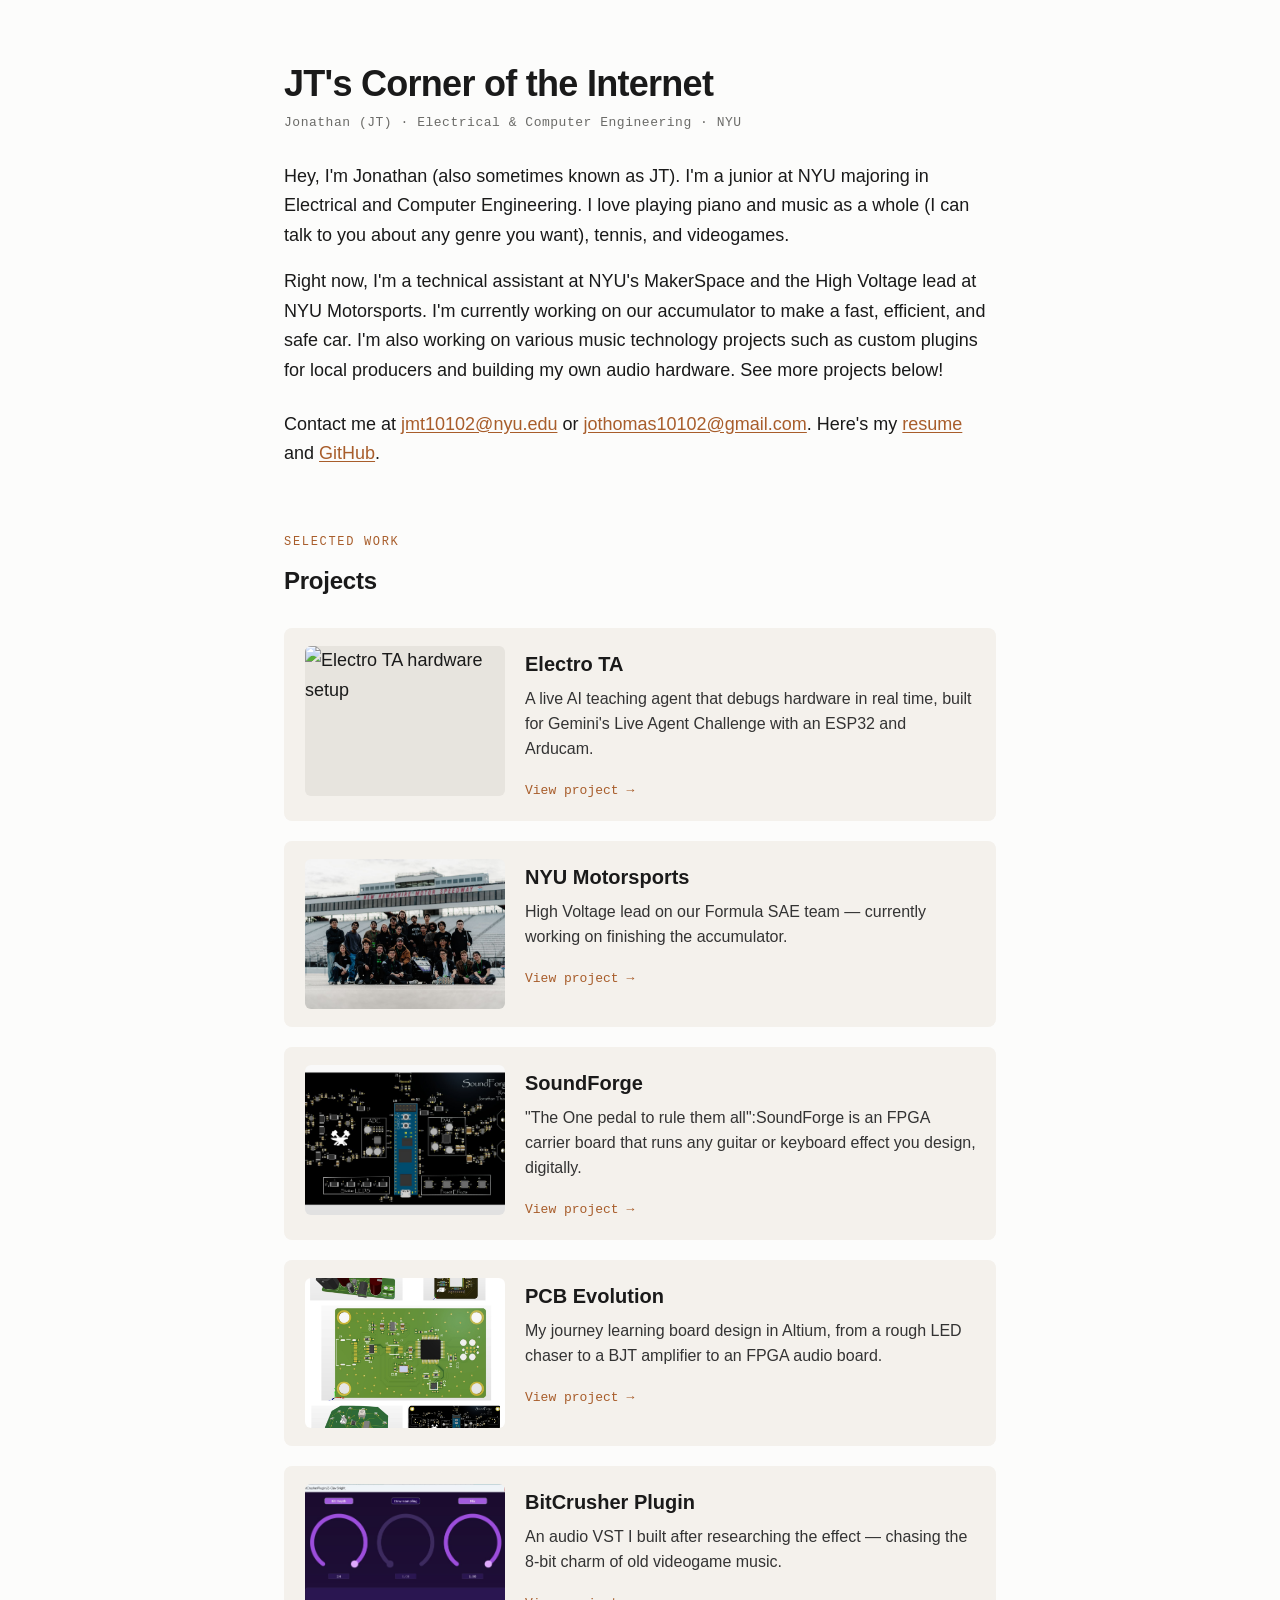
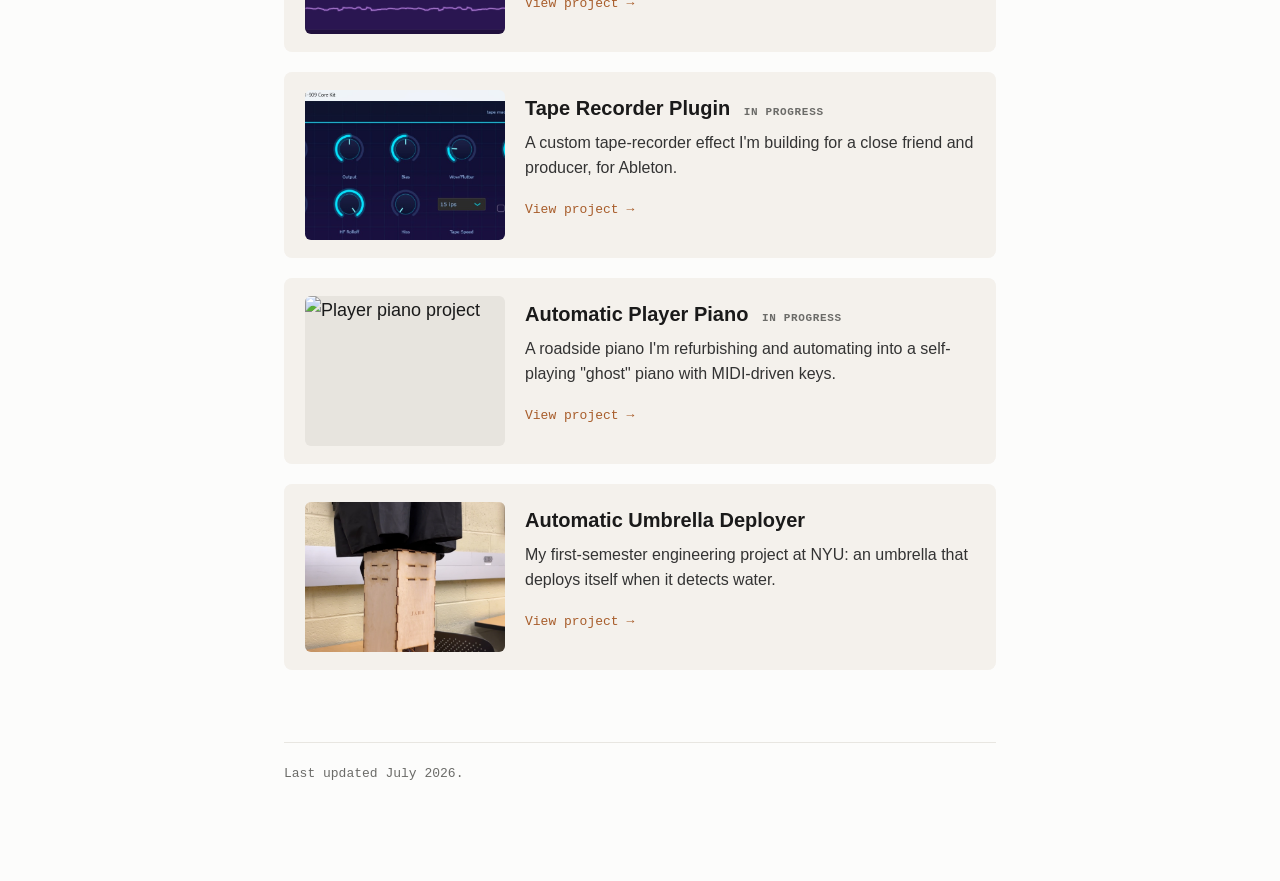
==== index.html @ ab7a02f4 "Update index.html" ====
<!DOCTYPE html>
<!--
  ============================================================
  index.html  —  HOME PAGE
  Intro at top, then one clickable card per project.
  Each card links to that project's own page.
  To add another: copy a <a class="card"> block, change the href
  and text, and make the matching page by copying an existing one.
  Images go in the "assets" folder; swap the placeholder src to
  e.g. src="assets/electro-ta.jpg".
  ============================================================
-->
<html lang="en">
<head>
  <meta charset="UTF-8" />
  <meta name="viewport" content="width=device-width, initial-scale=1.0" />
  <title>JT's Corner of the Internet — ECE @ NYU</title>
  <meta name="description" content="Jonathan (JT) — junior at NYU studying Electrical & Computer Engineering. High-voltage EV, audio hardware, FPGA, and embedded projects." />
  <meta property="og:title" content="JT's Corner of the Internet" />
  <meta property="og:description" content="ECE @ NYU — high-voltage EV, audio hardware, FPGA, embedded systems." />
  <meta property="og:type" content="website" />
  <link rel="stylesheet" href="style.css" />
</head>

<body>
  <main class="wrap">

    <!-- ============ INTRO ============ -->
    <h1>JT's Corner of the Internet</h1>
    <p class="tagline">Jonathan (JT) · Electrical &amp; Computer Engineering · NYU</p>

    <div class="lede">
      <p>Hey, I'm Jonathan (also sometimes known as JT). I'm a junior at NYU majoring in Electrical and Computer Engineering. I love playing piano and music as a whole (I can talk to you about any genre you want), tennis, and videogames.</p>
      <p>Right now, I'm a technical assistant at NYU's MakerSpace and the High Voltage lead at NYU Motorsports. I'm currently working on our accumulator to make a fast, efficient, and safe car. I'm also working on various music technology projects such as custom plugins for local producers and building my own audio hardware. See more projects below!</p>
    </div>

    <p class="contact">
      Contact me at <a href="mailto:jmt10102@nyu.edu">jmt10102@nyu.edu</a> or <a href="mailto:jothomas10102@gmail.com">jothomas10102@gmail.com</a>.
      Here's my <a href="assets/jonathan-thomas-july-resume.pdf">resume</a> and
      <a href="https://github.com/jothomas10102">GitHub</a>.
    </p>


    <!-- ============ PROJECTS ============ -->
    <div class="section-head">
      <p class="eyebrow">Selected Work</p>
      <h2>Projects</h2>
    </div>

    <div class="cards">

<a class="card" href="electro-ta.html">
  <img class="card-thumb fit" alt="Electro TA hardware setup" src="assets/electrota-overview.jpeg" loading="lazy" />
  <div class="card-body">
    <h3>Electro TA</h3>
    <p class="card-desc">A live AI teaching agent that debugs hardware in real time, built for Gemini's Live Agent Challenge with an ESP32 and Arducam.</p>
    <span class="card-more">View project →</span>
  </div>
</a>

      <a class="card" href="nyu-motorsports.html">
        <img class="card-thumb fit" alt="NYU Motorsports accumulator" src="assets/fsae-team-2026.jpeg" loading="lazy" />
        <div class="card-body">
          <h3>NYU Motorsports</h3>
          <p class="card-desc">High Voltage lead on our Formula SAE team — currently working on finishing the accumulator.</p>
          <span class="card-more">View project →</span>
        </div>
      </a>

      <a class="card" href="soundforge.html">
        <img class="card-thumb fit" alt="SoundForge FPGA board" src="assets/sound-forge.jpg" loading="lazy" />
        <div class="card-body">
          <h3>SoundForge</h3>
          <p class="card-desc">"The One pedal to rule them all":SoundForge is an FPGA carrier board that runs any guitar or keyboard effect you design, digitally.</p>
          <span class="card-more">View project →</span>
        </div>
      </a>

      <a class="card" href="pcb-evolution.html">
        <img class="card-thumb fit" alt="Check out the evolution of my PCB Designs" src="assets/pcb-collage.jpg" loading="lazy" />
        <div class="card-body">
          <h3>PCB Evolution</h3>
          <p class="card-desc">My journey learning board design in Altium, from a rough LED chaser to a BJT amplifier to an FPGA audio board.</p>
          <span class="card-more">View project →</span>
        </div>
      </a>

      <a class="card" href="bitcrusher.html">
        <img class="card-thumb fit" alt="BitCrusher plugin"
             src="assets/bitcrushervst.jpg" loading="lazy"/>
        <div class="card-body">
          <h3>BitCrusher Plugin</h3>
          <p class="card-desc">An audio VST I built after researching the effect — chasing the 8-bit charm of old videogame music.</p>
          <span class="card-more">View project →</span>
        </div>
      </a>

      <a class="card" href="tape-recorder.html">
        <img class="card-thumb fit" alt="Tape recorder plugin"
             src="assets/taperecorder-vst.jpg" loading="lazy" />
        <div class="card-body">
          <h3>Tape Recorder Plugin <span class="card-badge">In progress</span></h3>
          <p class="card-desc">A custom tape-recorder effect I'm building for a close friend and producer, for Ableton.</p>
          <span class="card-more">View project →</span>
        </div>
      </a>

      <a class="card" href="player-piano.html">
        <img class="card-thumb fit" alt="Player piano project" src="assets/before-after-piano.jpg" loading="lazy"/>
        <div class="card-body">
          <h3>Automatic Player Piano <span class="card-badge">In progress</span></h3>
          <p class="card-desc">A roadside piano I'm refurbishing and automating into a self-playing "ghost" piano with MIDI-driven keys.</p>
          <span class="card-more">View project →</span>
        </div>
      </a>

      <a class="card" href="umbrella-deployer.html">
        <img class="card-thumb fit" alt="Automatic umbrella"
             src="assets/autoumbrelladeployer.jpg" loading="lazy" />
        <div class="card-body">
          <h3>Automatic Umbrella Deployer</h3>
          <p class="card-desc">My first-semester engineering project at NYU: an umbrella that deploys itself when it detects water.</p>
          <span class="card-more">View project →</span>
        </div>
      </a>

    </div>

    <footer>Last updated July 2026.</footer>

  </main>
</body>
</html>
---- style.css ----
/* ============================================================
   style.css  —  shared styles for every page of the site
   ------------------------------------------------------------
   Every .html file links to this one file, so changing a color
   or font here updates the WHOLE site at once.
   Change --accent to recolor every link and label.
   Fonts are system fonts (already on every device) so pages
   load instantly with zero downloads.
   ============================================================ */

:root {
  --bg:        #fcfcfb;   /* page background */
  --ink:       #1a1a1a;   /* main text */
  --muted:     #6b6b68;   /* dates, captions, secondary text */
  --accent:    #a85d2b;   /* links + labels (a warm copper — a nod to PCB traces) */
  --card:      #f4f1ec;   /* project card background */
  --hairline:  #e8e6e1;   /* thin divider lines */

  --font-body: -apple-system, BlinkMacSystemFont, "Segoe UI", Roboto, Helvetica, Arial, sans-serif;
  --font-mono: ui-monospace, SFMono-Regular, "SF Mono", Menlo, Consolas, "Liberation Mono", monospace;

  --measure:   760px;     /* max content width */
}

* { box-sizing: border-box; }
html { -webkit-text-size-adjust: 100%; }

body {
  margin: 0;
  background: var(--bg);
  color: var(--ink);
  font-family: var(--font-body);
  font-size: 18px;
  line-height: 1.65;
  -webkit-font-smoothing: antialiased;
}

/* The centered column every page lives inside */
.wrap { max-width: var(--measure); margin: 0 auto; padding: 64px 24px 96px; }

a { color: var(--accent); text-underline-offset: 2px; }
a:hover { text-decoration: none; }
a:focus-visible { outline: 2px solid var(--accent); outline-offset: 3px; border-radius: 2px; }

/* ---------- Hero / intro ---------- */
h1 { font-size: 36px; line-height: 1.12; letter-spacing: -0.02em; margin: 0 0 8px; }
.tagline {
  font-family: var(--font-mono);
  font-size: 13px; letter-spacing: 0.04em;
  color: var(--muted); margin: 0 0 28px;
}
.lede p { margin: 0 0 16px; }
.contact { margin: 24px 0 0; }

/* ---------- Section heading ---------- */
.section-head { margin: 64px 0 28px; }
.eyebrow {
  font-family: var(--font-mono);
  font-size: 12px; letter-spacing: 0.14em; text-transform: uppercase;
  color: var(--accent); margin: 0 0 8px;
}
.section-head h2 { font-size: 24px; letter-spacing: -0.01em; margin: 0; }

/* ---------- Project cards (home page) ---------- */
.cards { display: grid; gap: 20px; }

.card {
  display: grid;
  grid-template-columns: 200px 1fr;
  gap: 20px;
  align-items: start;
  padding: 18px;
  background: var(--card);
  border-left: 3px solid transparent;   /* copper line appears on hover */
  border-radius: 8px;
  text-decoration: none;
  color: var(--ink);
  transition: border-color .15s ease, transform .15s ease;
}
.card:hover { border-left-color: var(--accent); transform: translateY(-2px); }
.card:focus-visible { outline: 2px solid var(--accent); outline-offset: 3px; }

.card-thumb {
  width: 100%; aspect-ratio: 4 / 3; object-fit: cover;
  border-radius: 6px; background: #e7e4de; display: block;
}
.card-body h3 { margin: 2px 0 6px; font-size: 20px; }
.card-desc { margin: 0 0 12px; color: #333; font-size: 16px; line-height: 1.55; }
.card-more { font-family: var(--font-mono); font-size: 13px; color: var(--accent); }

/* stack the card on narrow screens */
@media (max-width: 560px) { .card { grid-template-columns: 1fr; } }

/* ---------- Project detail page ---------- */
.back { font-family: var(--font-mono); font-size: 13px; display: inline-block; margin-bottom: 28px; }
.detail-meta { font-family: var(--font-mono); font-size: 13px; color: var(--muted); margin: 0 0 24px; }
.detail p { margin: 0 0 16px; }
.detail h2 { font-size: 22px; margin: 36px 0 12px; }

figure { margin: 28px 0; }
figure img { width: 100%; height: auto; border-radius: 8px; display: block; }
figcaption { font-size: 14px; color: var(--muted); font-style: italic; margin-top: 8px; }
.hero-img { width: 100%; height: auto; border-radius: 8px; margin: 8px 0 28px; display: block; }

/* ---------- Footer ---------- */
footer {
  margin-top: 72px; padding-top: 20px;
  border-top: 1px solid var(--hairline);
  font-family: var(--font-mono); font-size: 13px; color: var(--muted);
}

/* ---------- Small screens ---------- */
@media (max-width: 520px) {
  body { font-size: 17px; }
  .wrap { padding: 40px 20px 72px; }
  h1 { font-size: 30px; }
}

@media (prefers-reduced-motion: reduce) { * { transition: none !important; } }

/* ---------- Project links row (Demo / GitHub) ---------- */
.links { display: flex; flex-wrap: wrap; gap: 18px; margin: 2px 0 20px; }
.links a { font-family: var(--font-mono); font-size: 14px; }

/* ---------- Side-by-side figures ---------- */
.figrow { display: grid; grid-template-columns: repeat(3, 1fr); gap: 16px; margin: 28px 0; }
.figrow figure { margin: 0; }
@media (max-width: 560px) { .figrow { grid-template-columns: 1fr; } }

/* ---------- "In progress" markers ---------- */
.wip {
  display: inline-block; font-family: var(--font-mono);
  font-size: 11px; letter-spacing: 0.08em; text-transform: uppercase;
  color: var(--accent); border: 1px solid var(--accent);
  border-radius: 999px; padding: 2px 9px; margin-left: 10px; vertical-align: middle;
}
.card-badge {

.card-thumb.fit {
  object-fit: contain;
}
  font-family: var(--font-mono); font-size: 11px; letter-spacing: 0.06em;
  text-transform: uppercase; color: var(--muted); margin-left: 8px;
}
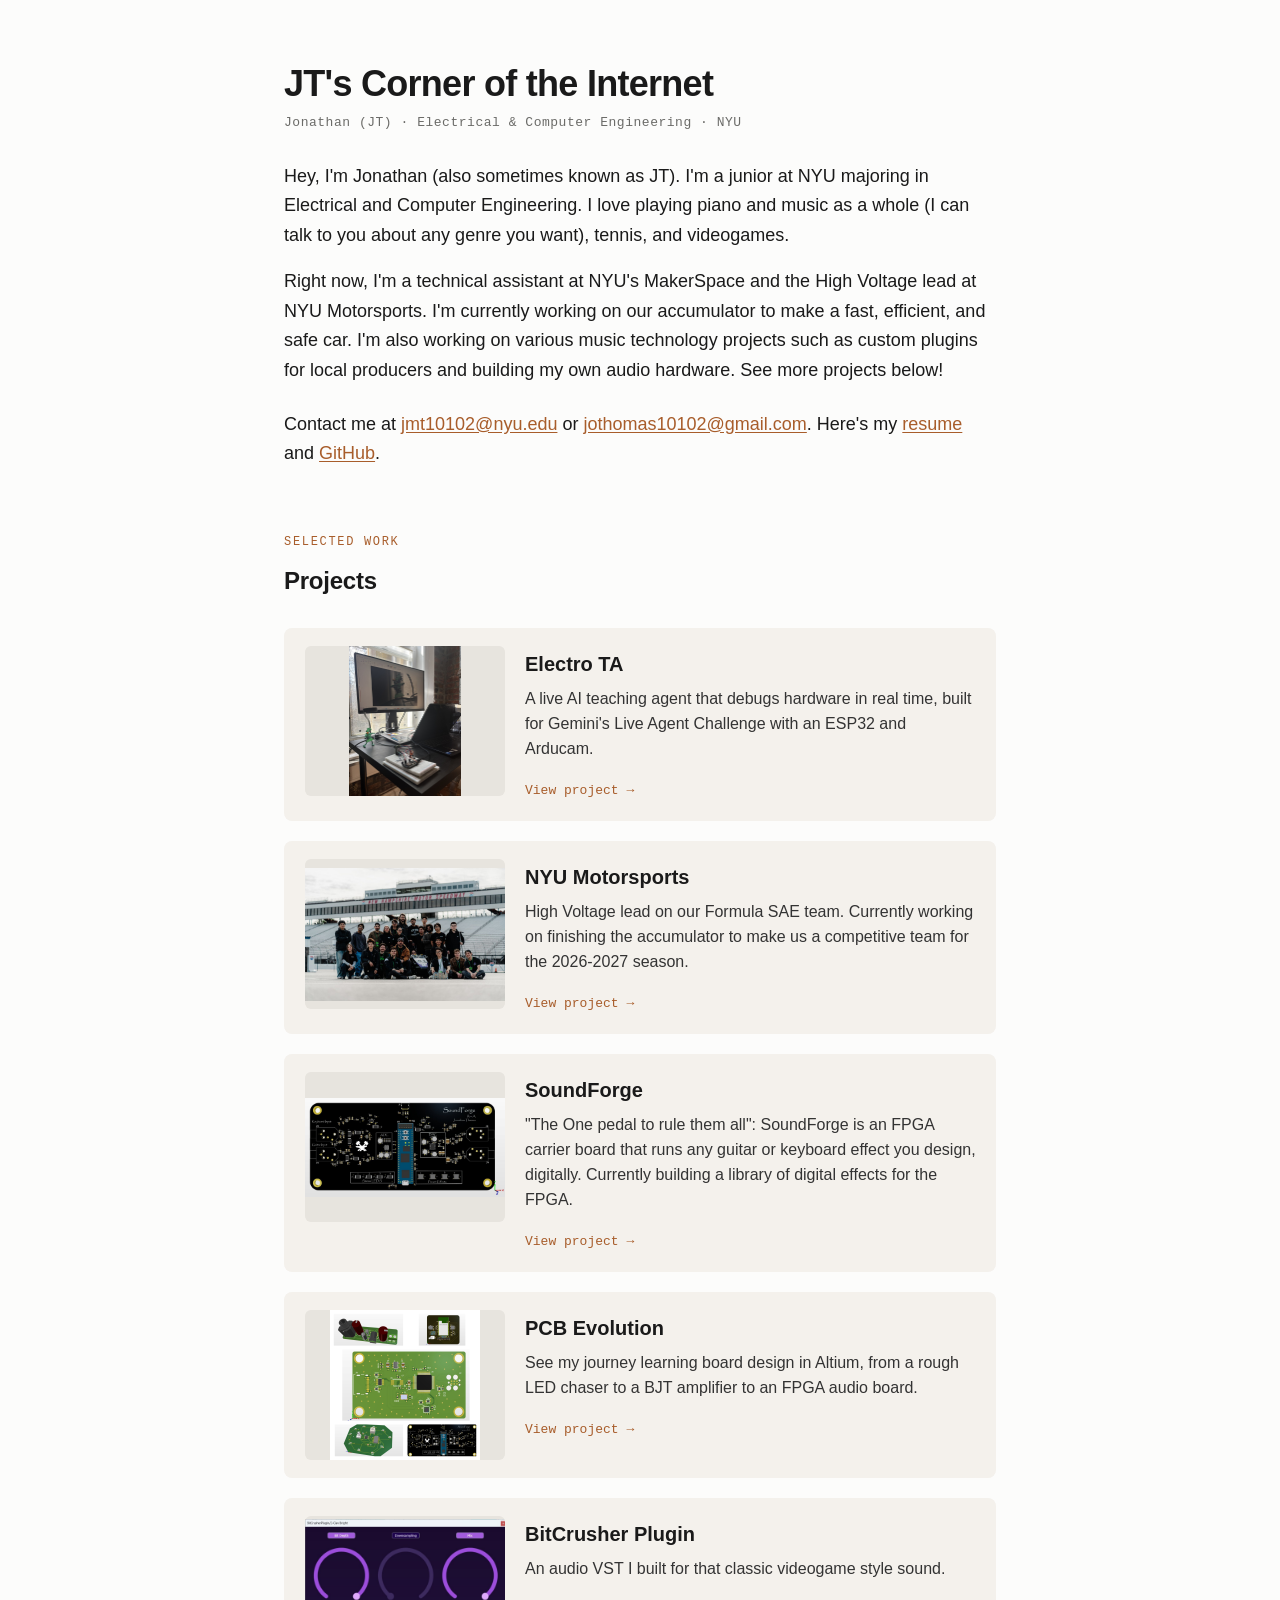
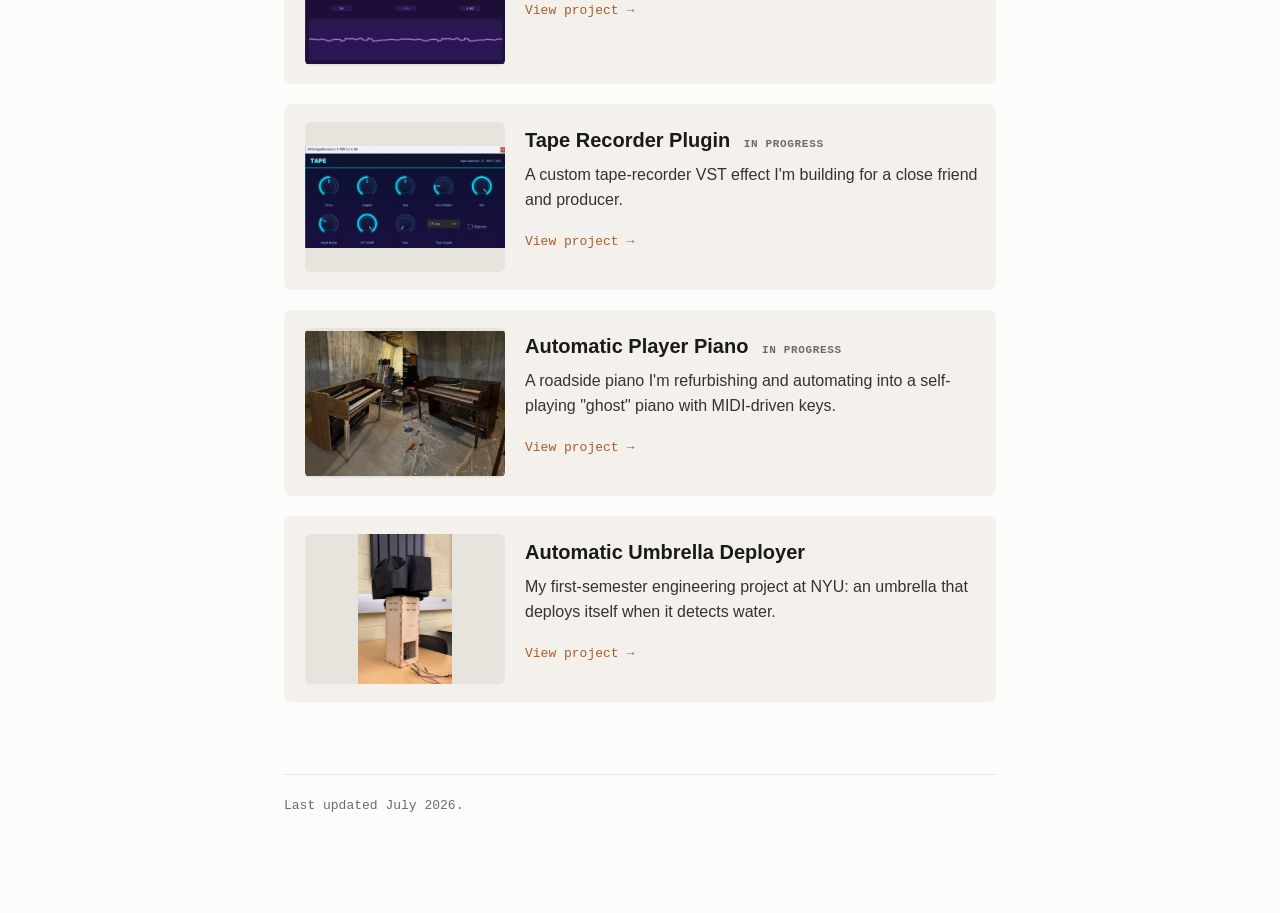
==== commit ce76e24d: "Update index.html" ====
--- a/index.html
+++ b/index.html
@@ -62,7 +62,7 @@
         <img class="card-thumb fit" alt="NYU Motorsports accumulator" src="assets/fsae-team-2026.jpeg" loading="lazy" />
         <div class="card-body">
           <h3>NYU Motorsports</h3>
-          <p class="card-desc">High Voltage lead on our Formula SAE team — currently working on finishing the accumulator.</p>
+          <p class="card-desc">High Voltage lead on our Formula SAE team. Currently working on finishing the accumulator to make us a competitive team for the 2026-2027 season.</p>
           <span class="card-more">View project →</span>
         </div>
       </a>
@@ -71,7 +71,7 @@
         <img class="card-thumb fit" alt="SoundForge FPGA board" src="assets/sound-forge.jpg" loading="lazy" />
         <div class="card-body">
           <h3>SoundForge</h3>
-          <p class="card-desc">"The One pedal to rule them all":SoundForge is an FPGA carrier board that runs any guitar or keyboard effect you design, digitally.</p>
+          <p class="card-desc">"The One pedal to rule them all": SoundForge is an FPGA carrier board that runs any guitar or keyboard effect you design, digitally. Currently building a library of digital effects for the FPGA.</p>
           <span class="card-more">View project →</span>
         </div>
       </a>
@@ -80,7 +80,7 @@
         <img class="card-thumb fit" alt="Check out the evolution of my PCB Designs" src="assets/pcb-collage.jpg" loading="lazy" />
         <div class="card-body">
           <h3>PCB Evolution</h3>
-          <p class="card-desc">My journey learning board design in Altium, from a rough LED chaser to a BJT amplifier to an FPGA audio board.</p>
+          <p class="card-desc"> See my journey learning board design in Altium, from a rough LED chaser to a BJT amplifier to an FPGA audio board.</p>
           <span class="card-more">View project →</span>
         </div>
       </a>
@@ -90,7 +90,7 @@
              src="assets/bitcrushervst.jpg" loading="lazy"/>
         <div class="card-body">
           <h3>BitCrusher Plugin</h3>
-          <p class="card-desc">An audio VST I built after researching the effect — chasing the 8-bit charm of old videogame music.</p>
+          <p class="card-desc">An audio VST I built for that classic videogame style sound.</p>
           <span class="card-more">View project →</span>
         </div>
       </a>
@@ -100,7 +100,7 @@
              src="assets/taperecorder-vst.jpg" loading="lazy" />
         <div class="card-body">
           <h3>Tape Recorder Plugin <span class="card-badge">In progress</span></h3>
-          <p class="card-desc">A custom tape-recorder effect I'm building for a close friend and producer, for Ableton.</p>
+          <p class="card-desc">A custom tape-recorder VST effect I'm building for a close friend and producer.</p>
           <span class="card-more">View project →</span>
         </div>
       </a>
--- a/style.css
+++ b/style.css
@@ -135,10 +135,9 @@
   border-radius: 999px; padding: 2px 9px; margin-left: 10px; vertical-align: middle;
 }
 .card-badge {
-
+  font-family: var(--font-mono); font-size: 11px; letter-spacing: 0.06em;
+  text-transform: uppercase; color: var(--muted); margin-left: 8px;
+}
 .card-thumb.fit {
   object-fit: contain;
 }
-  font-family: var(--font-mono); font-size: 11px; letter-spacing: 0.06em;
-  text-transform: uppercase; color: var(--muted); margin-left: 8px;
-}
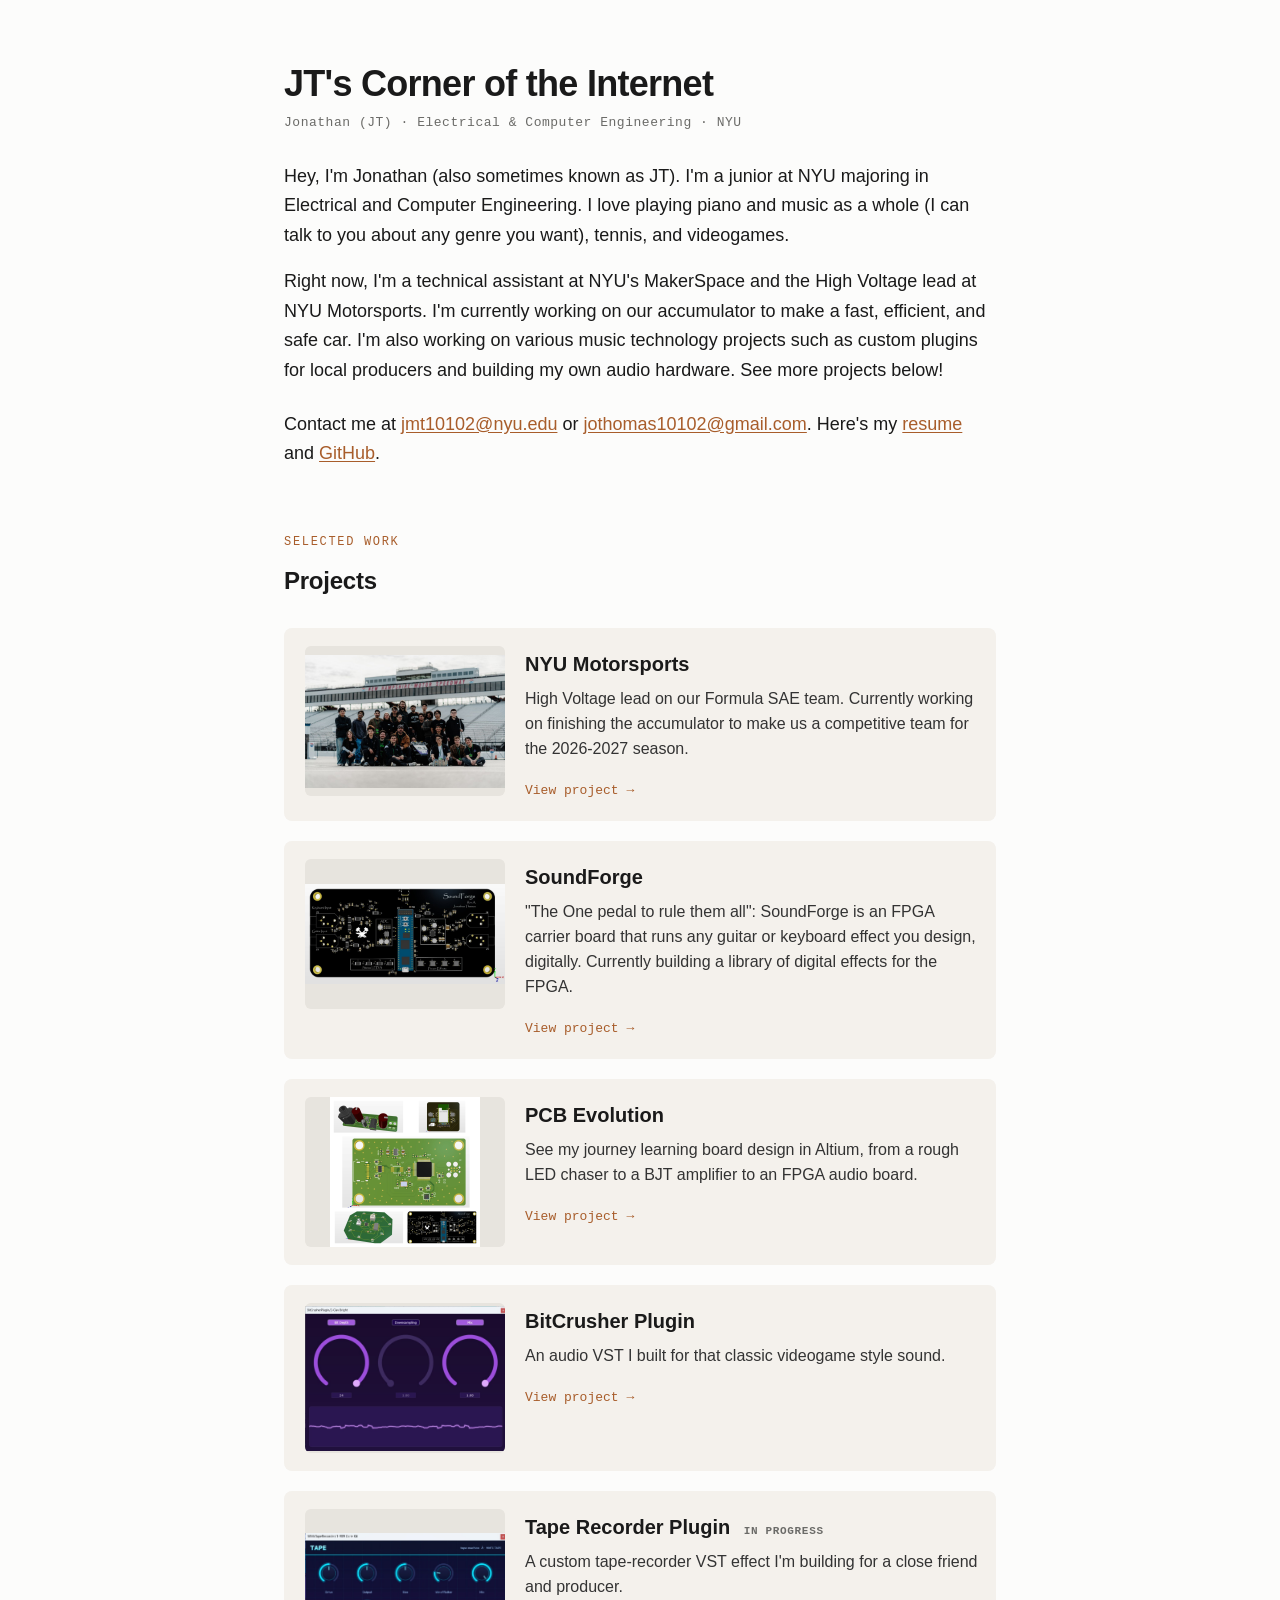
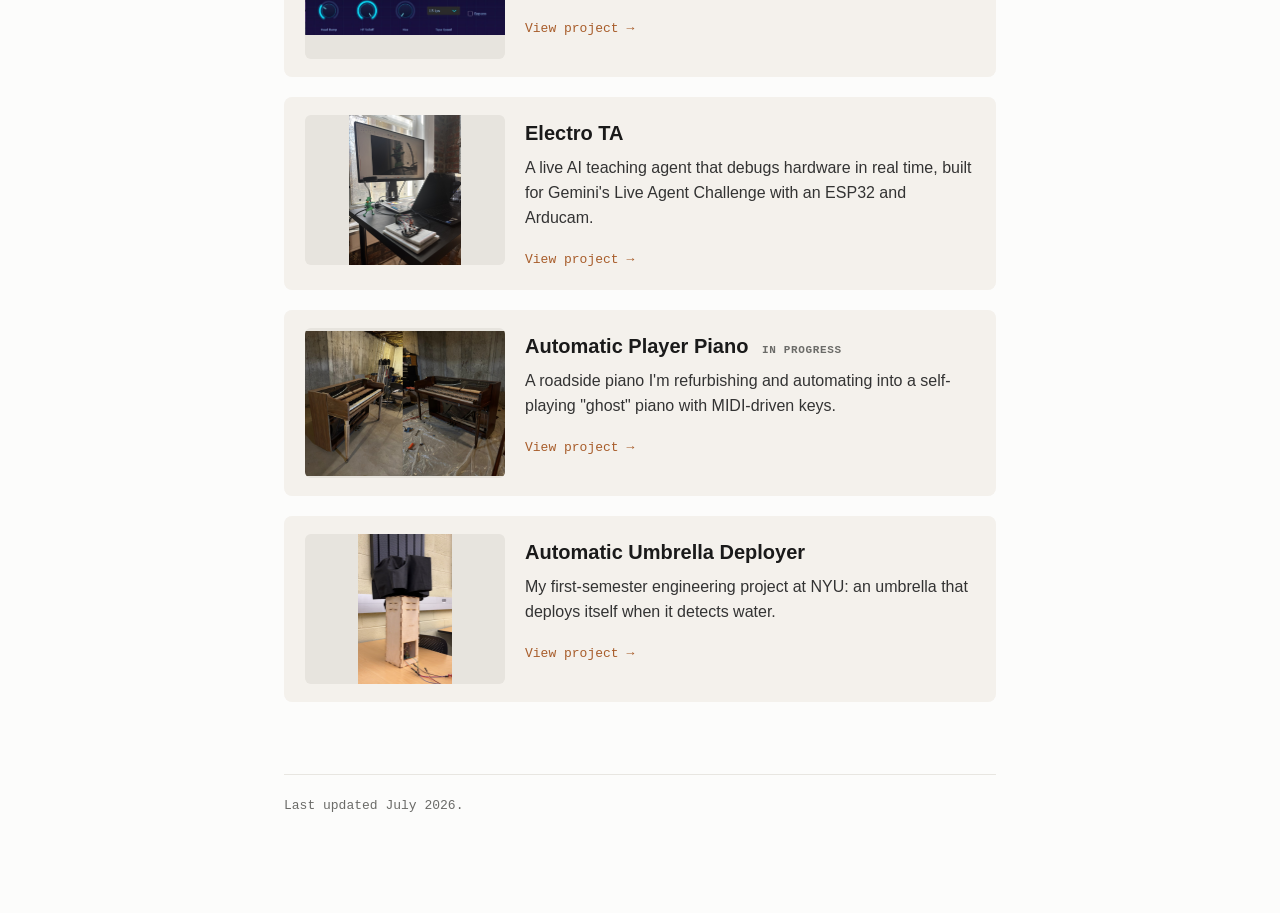
==== commit 5758221e: "Update index.html" ====
--- a/index.html
+++ b/index.html
@@ -48,16 +48,7 @@
     </div>
 
     <div class="cards">
-
-<a class="card" href="electro-ta.html">
-  <img class="card-thumb fit" alt="Electro TA hardware setup" src="assets/electrota-overview.jpeg" loading="lazy" />
-  <div class="card-body">
-    <h3>Electro TA</h3>
-    <p class="card-desc">A live AI teaching agent that debugs hardware in real time, built for Gemini's Live Agent Challenge with an ESP32 and Arducam.</p>
-    <span class="card-more">View project →</span>
-  </div>
-</a>
-
+      
       <a class="card" href="nyu-motorsports.html">
         <img class="card-thumb fit" alt="NYU Motorsports accumulator" src="assets/fsae-team-2026.jpeg" loading="lazy" />
         <div class="card-body">
@@ -105,6 +96,15 @@
         </div>
       </a>
 
+<a class="card" href="electro-ta.html">
+  <img class="card-thumb fit" alt="Electro TA hardware setup" src="assets/electrota-overview.jpeg" loading="lazy" />
+  <div class="card-body">
+    <h3>Electro TA</h3>
+    <p class="card-desc">A live AI teaching agent that debugs hardware in real time, built for Gemini's Live Agent Challenge with an ESP32 and Arducam.</p>
+    <span class="card-more">View project →</span>
+  </div>
+</a>
+      
       <a class="card" href="player-piano.html">
         <img class="card-thumb fit" alt="Player piano project" src="assets/before-after-piano.jpg" loading="lazy"/>
         <div class="card-body">
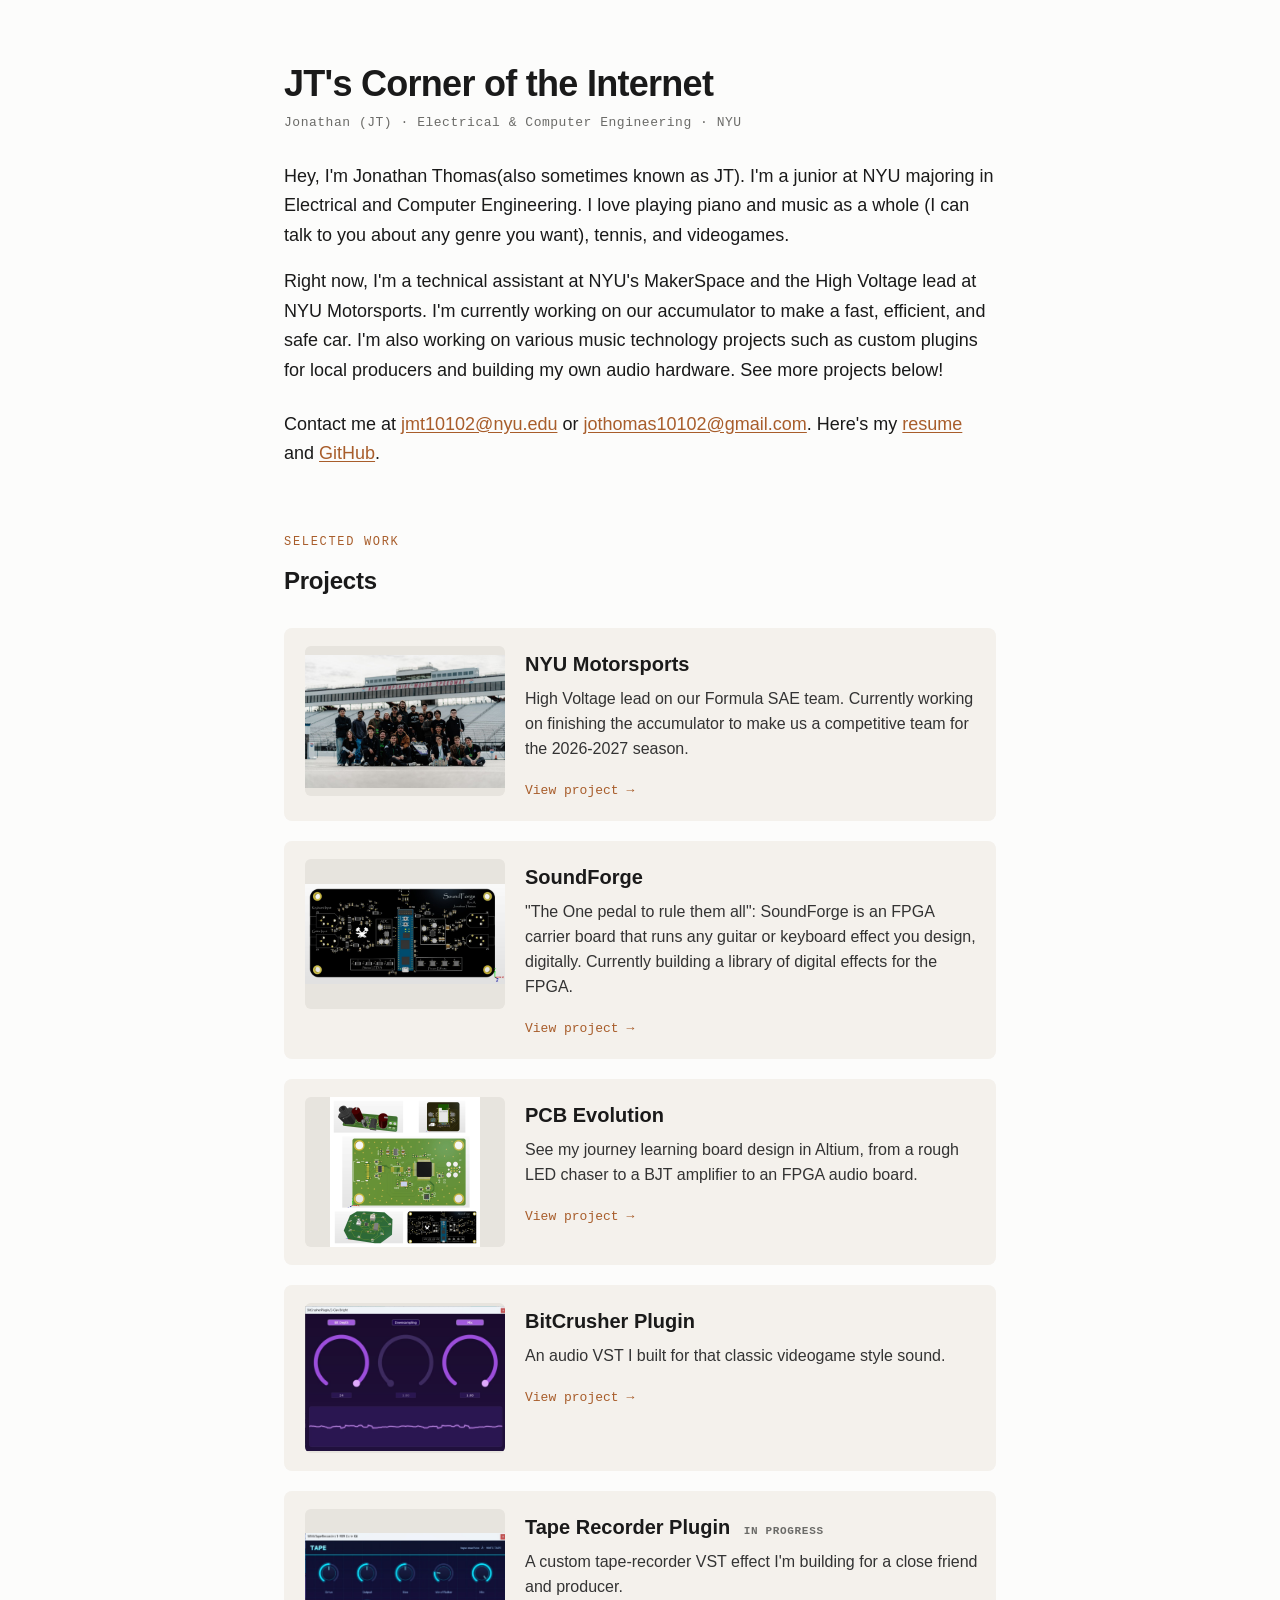
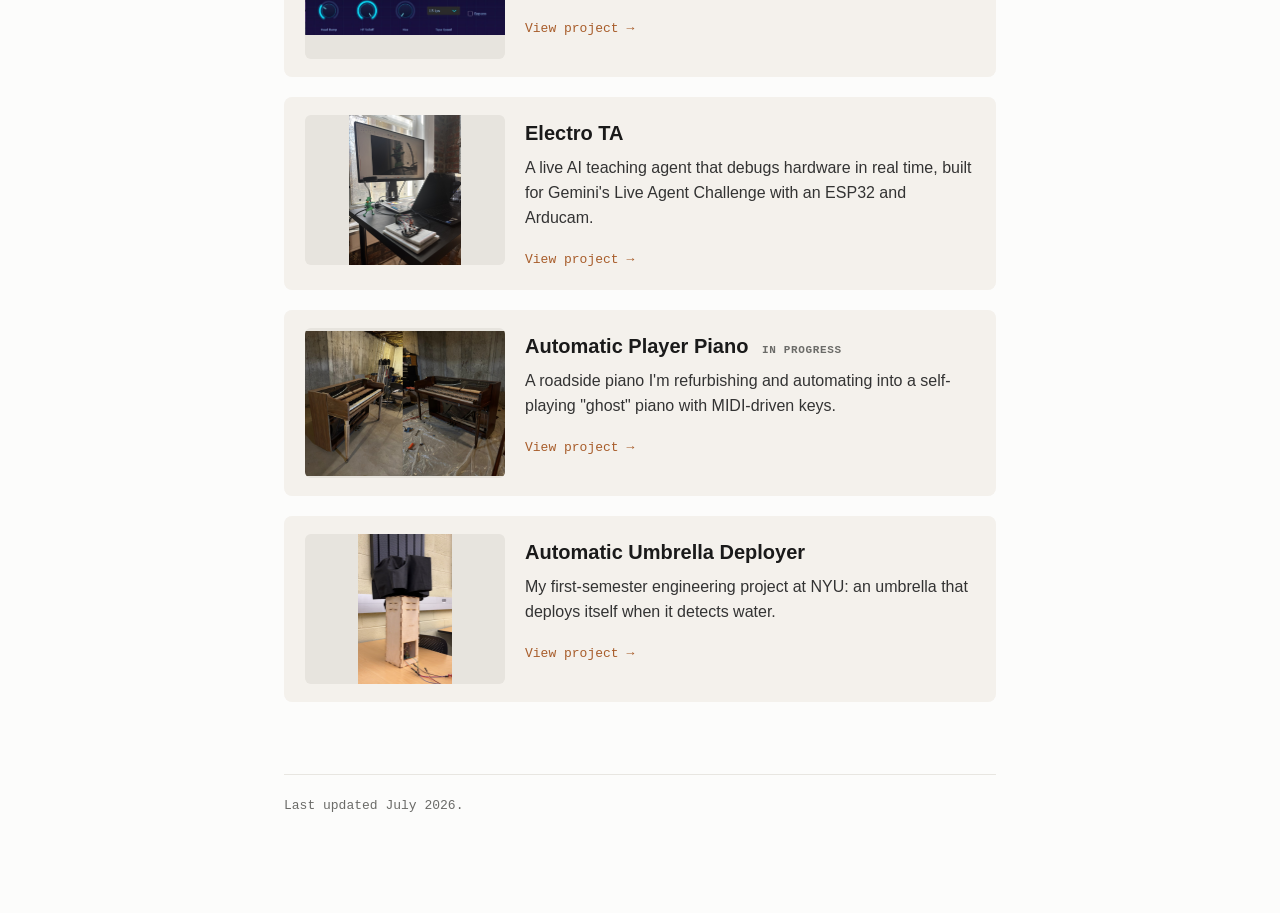
==== commit ec15c78a: "Update index.html" ====
--- a/index.html
+++ b/index.html
@@ -15,7 +15,7 @@
   <meta charset="UTF-8" />
   <meta name="viewport" content="width=device-width, initial-scale=1.0" />
   <title>JT's Corner of the Internet — ECE @ NYU</title>
-  <meta name="description" content="Jonathan (JT) — junior at NYU studying Electrical & Computer Engineering. High-voltage EV, audio hardware, FPGA, and embedded projects." />
+  <meta name="description" content="Jonathan Thomas (JT) — junior at NYU studying Electrical & Computer Engineering. High-voltage EV, audio hardware, FPGA, and embedded projects." />
   <meta property="og:title" content="JT's Corner of the Internet" />
   <meta property="og:description" content="ECE @ NYU — high-voltage EV, audio hardware, FPGA, embedded systems." />
   <meta property="og:type" content="website" />
@@ -30,7 +30,7 @@
     <p class="tagline">Jonathan (JT) · Electrical &amp; Computer Engineering · NYU</p>
 
     <div class="lede">
-      <p>Hey, I'm Jonathan (also sometimes known as JT). I'm a junior at NYU majoring in Electrical and Computer Engineering. I love playing piano and music as a whole (I can talk to you about any genre you want), tennis, and videogames.</p>
+      <p>Hey, I'm Jonathan Thomas(also sometimes known as JT). I'm a junior at NYU majoring in Electrical and Computer Engineering. I love playing piano and music as a whole (I can talk to you about any genre you want), tennis, and videogames.</p>
       <p>Right now, I'm a technical assistant at NYU's MakerSpace and the High Voltage lead at NYU Motorsports. I'm currently working on our accumulator to make a fast, efficient, and safe car. I'm also working on various music technology projects such as custom plugins for local producers and building my own audio hardware. See more projects below!</p>
     </div>
 
--- a/style.css
+++ b/style.css
@@ -120,7 +120,7 @@
 
 /* ---------- Project links row (Demo / GitHub) ---------- */
 .links { display: flex; flex-wrap: wrap; gap: 18px; margin: 2px 0 20px; }
-.links a { font-family: var(--font-mono); font-size: 14px; }
+.links a { font-family: var(--font-mono); font-size: 20px; }
 
 /* ---------- Side-by-side figures ---------- */
 .figrow { display: grid; grid-template-columns: repeat(3, 1fr); gap: 16px; margin: 28px 0; }
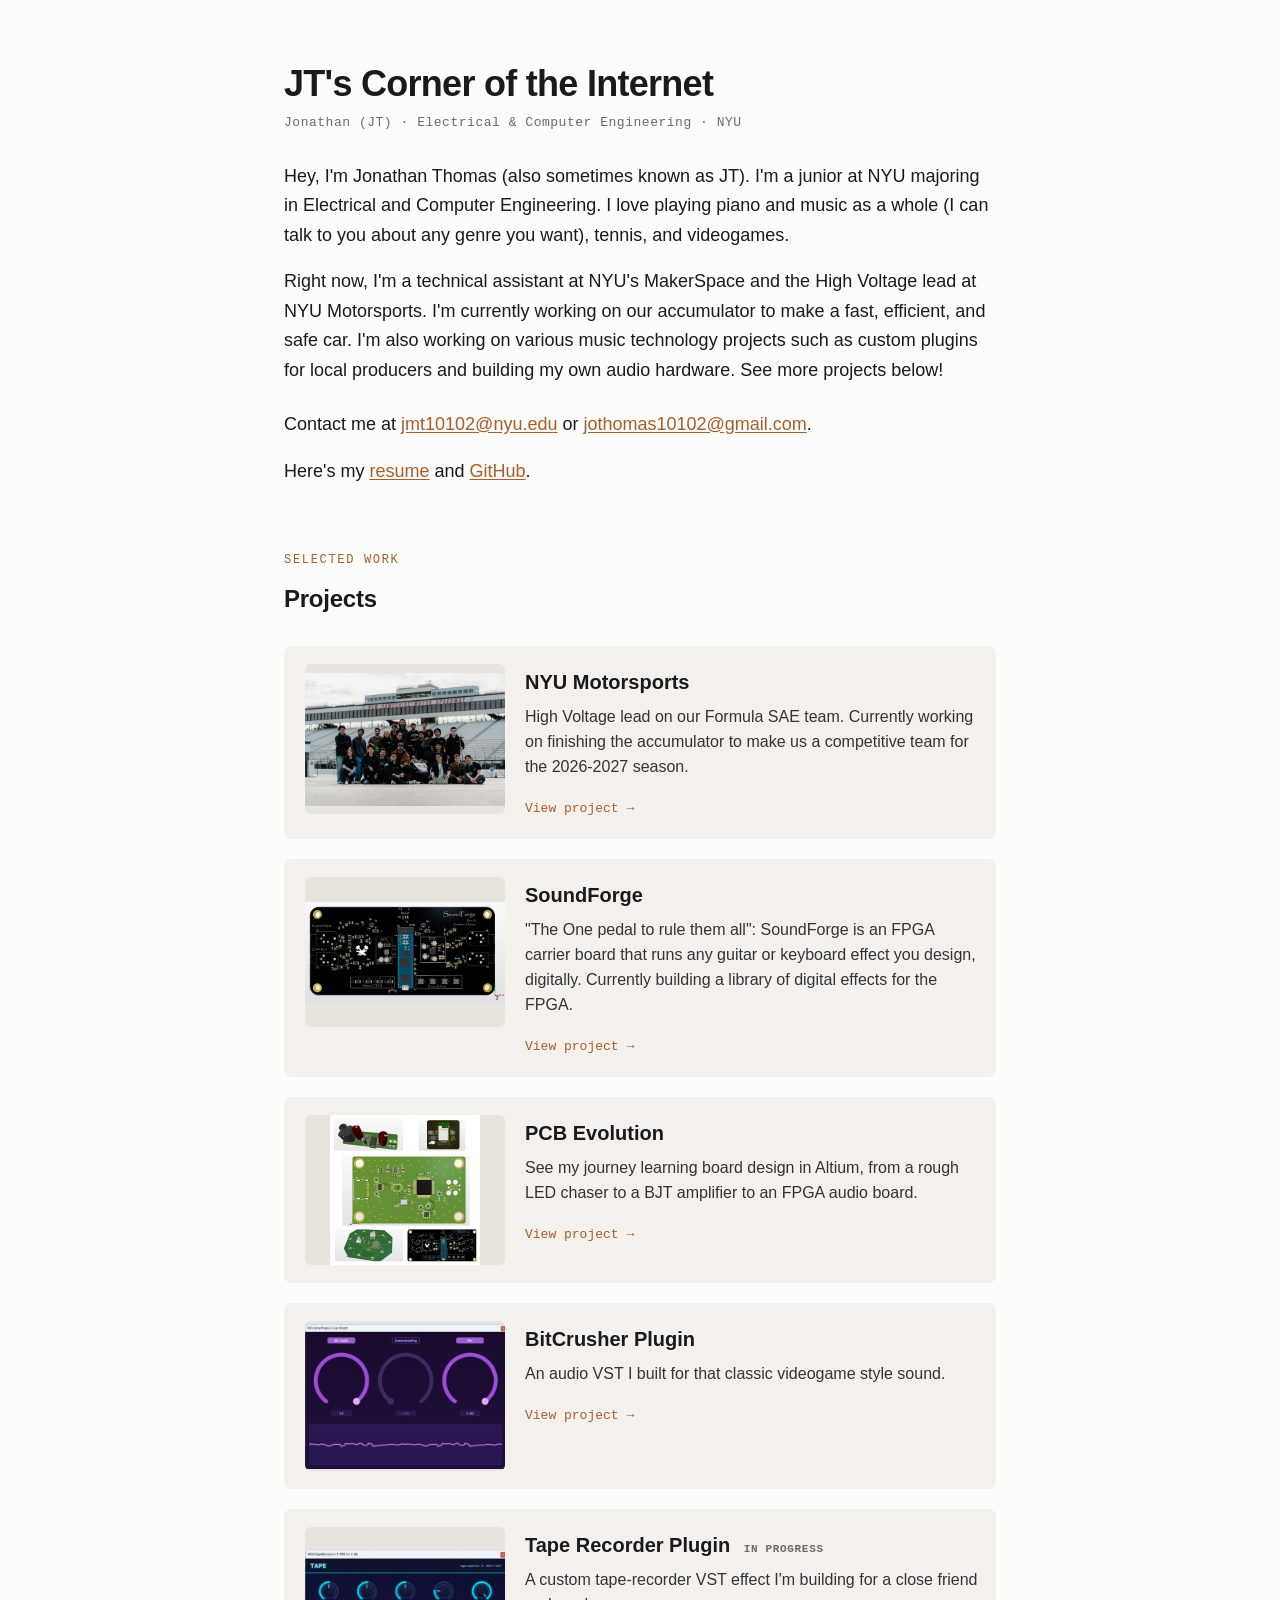
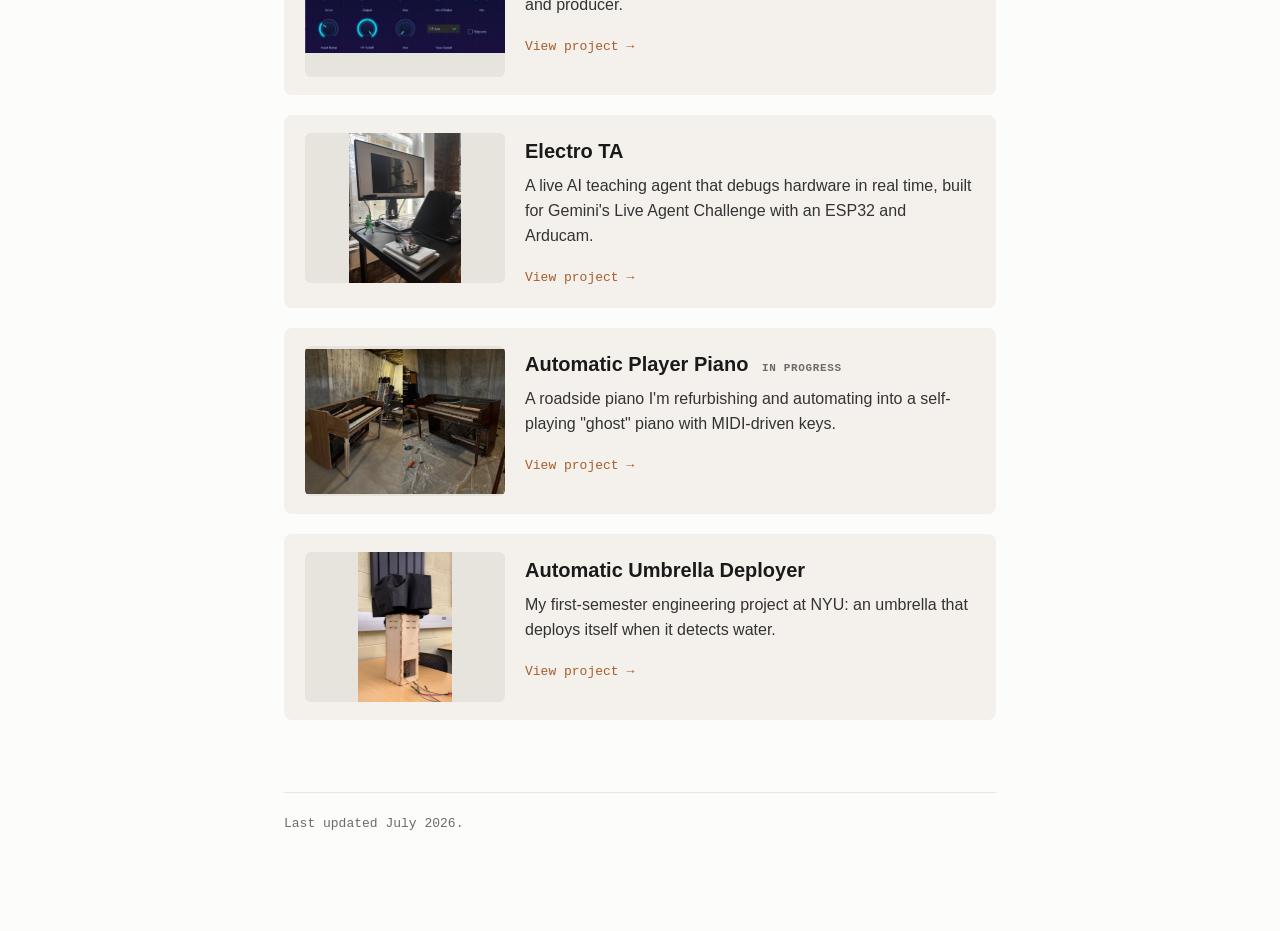
==== commit 8e65e417: "Update index.html" ====
--- a/index.html
+++ b/index.html
@@ -14,10 +14,10 @@
 <head>
   <meta charset="UTF-8" />
   <meta name="viewport" content="width=device-width, initial-scale=1.0" />
-  <title>JT's Corner of the Internet — ECE @ NYU</title>
+  <title>JT's Corner of the Internet - ECE at NYU</title>
   <meta name="description" content="Jonathan Thomas (JT) — junior at NYU studying Electrical & Computer Engineering. High-voltage EV, audio hardware, FPGA, and embedded projects." />
   <meta property="og:title" content="JT's Corner of the Internet" />
-  <meta property="og:description" content="ECE @ NYU — high-voltage EV, audio hardware, FPGA, embedded systems." />
+  <meta property="og:description" content="ECE @ NYU - high-voltage EV, audio hardware, FPGA, embedded systems." />
   <meta property="og:type" content="website" />
   <link rel="stylesheet" href="style.css" />
 </head>
@@ -30,14 +30,14 @@
     <p class="tagline">Jonathan (JT) · Electrical &amp; Computer Engineering · NYU</p>
 
     <div class="lede">
-      <p>Hey, I'm Jonathan Thomas(also sometimes known as JT). I'm a junior at NYU majoring in Electrical and Computer Engineering. I love playing piano and music as a whole (I can talk to you about any genre you want), tennis, and videogames.</p>
+      <p>Hey, I'm Jonathan Thomas (also sometimes known as JT). I'm a junior at NYU majoring in Electrical and Computer Engineering. I love playing piano and music as a whole (I can talk to you about any genre you want), tennis, and videogames.</p>
       <p>Right now, I'm a technical assistant at NYU's MakerSpace and the High Voltage lead at NYU Motorsports. I'm currently working on our accumulator to make a fast, efficient, and safe car. I'm also working on various music technology projects such as custom plugins for local producers and building my own audio hardware. See more projects below!</p>
     </div>
 
     <p class="contact">
       Contact me at <a href="mailto:jmt10102@nyu.edu">jmt10102@nyu.edu</a> or <a href="mailto:jothomas10102@gmail.com">jothomas10102@gmail.com</a>.
-      Here's my <a href="assets/jonathan-thomas-july-resume.pdf">resume</a> and
-      <a href="https://github.com/jothomas10102">GitHub</a>.
+      <p>Here's my <a href="assets/jonathan-thomas-july-resume.pdf">resume</a> and
+      <a href="https://github.com/jothomas10102">GitHub</a>.</p>
     </p>
 
 
--- a/style.css
+++ b/style.css
@@ -7,7 +7,7 @@
    Fonts are system fonts (already on every device) so pages
    load instantly with zero downloads.
    ============================================================ */
-
+ 
 :root {
   --bg:        #fcfcfb;   /* page background */
   --ink:       #1a1a1a;   /* main text */
@@ -15,16 +15,28 @@
   --accent:    #a85d2b;   /* links + labels (a warm copper — a nod to PCB traces) */
   --card:      #f4f1ec;   /* project card background */
   --hairline:  #e8e6e1;   /* thin divider lines */
-
+ 
   --font-body: -apple-system, BlinkMacSystemFont, "Segoe UI", Roboto, Helvetica, Arial, sans-serif;
   --font-mono: ui-monospace, SFMono-Regular, "SF Mono", Menlo, Consolas, "Liberation Mono", monospace;
-
+ 
   --measure:   760px;     /* max content width */
+ 
+  /* --- Aliases used by the interactive demo widget ---------------
+     These map the widget's generic token names onto the site palette
+     above, so the demo inherits the site's look automatically. */
+  --text-secondary: var(--muted);
+  --text-muted:     var(--muted);
+  --surface-1:      var(--card);
+  --radius:         8px;
 }
-
+ 
 * { box-sizing: border-box; }
 html { -webkit-text-size-adjust: 100%; }
-
+ 
+/* Safety net: no image may ever be wider than its container.
+   (Keeps screenshots and diagrams from overflowing the column.) */
+img { max-width: 100%; height: auto; }
+ 
 body {
   margin: 0;
   background: var(--bg);
@@ -34,14 +46,21 @@
   line-height: 1.65;
   -webkit-font-smoothing: antialiased;
 }
-
+ 
 /* The centered column every page lives inside */
 .wrap { max-width: var(--measure); margin: 0 auto; padding: 64px 24px 96px; }
-
+ 
 a { color: var(--accent); text-underline-offset: 2px; }
 a:hover { text-decoration: none; }
 a:focus-visible { outline: 2px solid var(--accent); outline-offset: 3px; border-radius: 2px; }
-
+ 
+/* Visually hidden, but read by screen readers */
+.sr-only {
+  position: absolute; width: 1px; height: 1px;
+  padding: 0; margin: -1px; overflow: hidden;
+  clip: rect(0 0 0 0); white-space: nowrap; border: 0;
+}
+ 
 /* ---------- Hero / intro ---------- */
 h1 { font-size: 36px; line-height: 1.12; letter-spacing: -0.02em; margin: 0 0 8px; }
 .tagline {
@@ -51,7 +70,7 @@
 }
 .lede p { margin: 0 0 16px; }
 .contact { margin: 24px 0 0; }
-
+ 
 /* ---------- Section heading ---------- */
 .section-head { margin: 64px 0 28px; }
 .eyebrow {
@@ -60,10 +79,10 @@
   color: var(--accent); margin: 0 0 8px;
 }
 .section-head h2 { font-size: 24px; letter-spacing: -0.01em; margin: 0; }
-
+ 
 /* ---------- Project cards (home page) ---------- */
 .cards { display: grid; gap: 20px; }
-
+ 
 .card {
   display: grid;
   grid-template-columns: 200px 1fr;
@@ -79,7 +98,7 @@
 }
 .card:hover { border-left-color: var(--accent); transform: translateY(-2px); }
 .card:focus-visible { outline: 2px solid var(--accent); outline-offset: 3px; }
-
+ 
 .card-thumb {
   width: 100%; aspect-ratio: 4 / 3; object-fit: cover;
   border-radius: 6px; background: #e7e4de; display: block;
@@ -87,46 +106,46 @@
 .card-body h3 { margin: 2px 0 6px; font-size: 20px; }
 .card-desc { margin: 0 0 12px; color: #333; font-size: 16px; line-height: 1.55; }
 .card-more { font-family: var(--font-mono); font-size: 13px; color: var(--accent); }
-
+ 
 /* stack the card on narrow screens */
 @media (max-width: 560px) { .card { grid-template-columns: 1fr; } }
-
+ 
 /* ---------- Project detail page ---------- */
 .back { font-family: var(--font-mono); font-size: 13px; display: inline-block; margin-bottom: 28px; }
 .detail-meta { font-family: var(--font-mono); font-size: 13px; color: var(--muted); margin: 0 0 24px; }
 .detail p { margin: 0 0 16px; }
 .detail h2 { font-size: 22px; margin: 36px 0 12px; }
-
+ 
 figure { margin: 28px 0; }
 figure img { width: 100%; height: auto; border-radius: 8px; display: block; }
 figcaption { font-size: 14px; color: var(--muted); font-style: italic; margin-top: 8px; }
 .hero-img { width: 100%; height: auto; border-radius: 8px; margin: 8px 0 28px; display: block; }
-
+ 
 /* ---------- Footer ---------- */
 footer {
   margin-top: 72px; padding-top: 20px;
   border-top: 1px solid var(--hairline);
   font-family: var(--font-mono); font-size: 13px; color: var(--muted);
 }
-
+ 
 /* ---------- Small screens ---------- */
 @media (max-width: 520px) {
   body { font-size: 17px; }
   .wrap { padding: 40px 20px 72px; }
   h1 { font-size: 30px; }
 }
-
+ 
 @media (prefers-reduced-motion: reduce) { * { transition: none !important; } }
-
+ 
 /* ---------- Project links row (Demo / GitHub) ---------- */
 .links { display: flex; flex-wrap: wrap; gap: 18px; margin: 2px 0 20px; }
 .links a { font-family: var(--font-mono); font-size: 20px; }
-
+ 
 /* ---------- Side-by-side figures ---------- */
 .figrow { display: grid; grid-template-columns: repeat(3, 1fr); gap: 16px; margin: 28px 0; }
 .figrow figure { margin: 0; }
 @media (max-width: 560px) { .figrow { grid-template-columns: 1fr; } }
-
+ 
 /* ---------- "In progress" markers ---------- */
 .wip {
   display: inline-block; font-family: var(--font-mono);
@@ -141,3 +160,32 @@
 .card-thumb.fit {
   object-fit: contain;
 }
+ 
+/* ---------- Interactive demo (bit-depth crusher) ----------
+   A framed, try-it-yourself widget. Uses the site's copper accent
+   and mono utility face so it reads as part of the page. */
+.demo {
+  margin: 28px 0;
+  padding: 20px 22px 22px;
+  background: var(--card);
+  border: 1px solid var(--hairline);
+  border-radius: var(--radius);
+}
+.demo-label {                 /* small mono caption above the widget */
+  font-family: var(--font-mono);
+  font-size: 12px; letter-spacing: 0.08em; text-transform: uppercase;
+  color: var(--accent); margin: 0 0 16px;
+}
+/* copper slider + focus ring */
+.demo input[type="range"] { accent-color: var(--accent); cursor: pointer; }
+.demo input[type="range"]:focus-visible { outline: 2px solid var(--accent); outline-offset: 3px; }
+/* mono for the numeric readouts, matching the site's data style */
+.demo .stat-title { font-family: var(--font-mono); letter-spacing: 0.02em; }
+.demo .stat-value { font-family: var(--font-mono); }
+
+
+video.hero-img {
+  display: block;
+  width: 100%;
+  height: auto;
+}
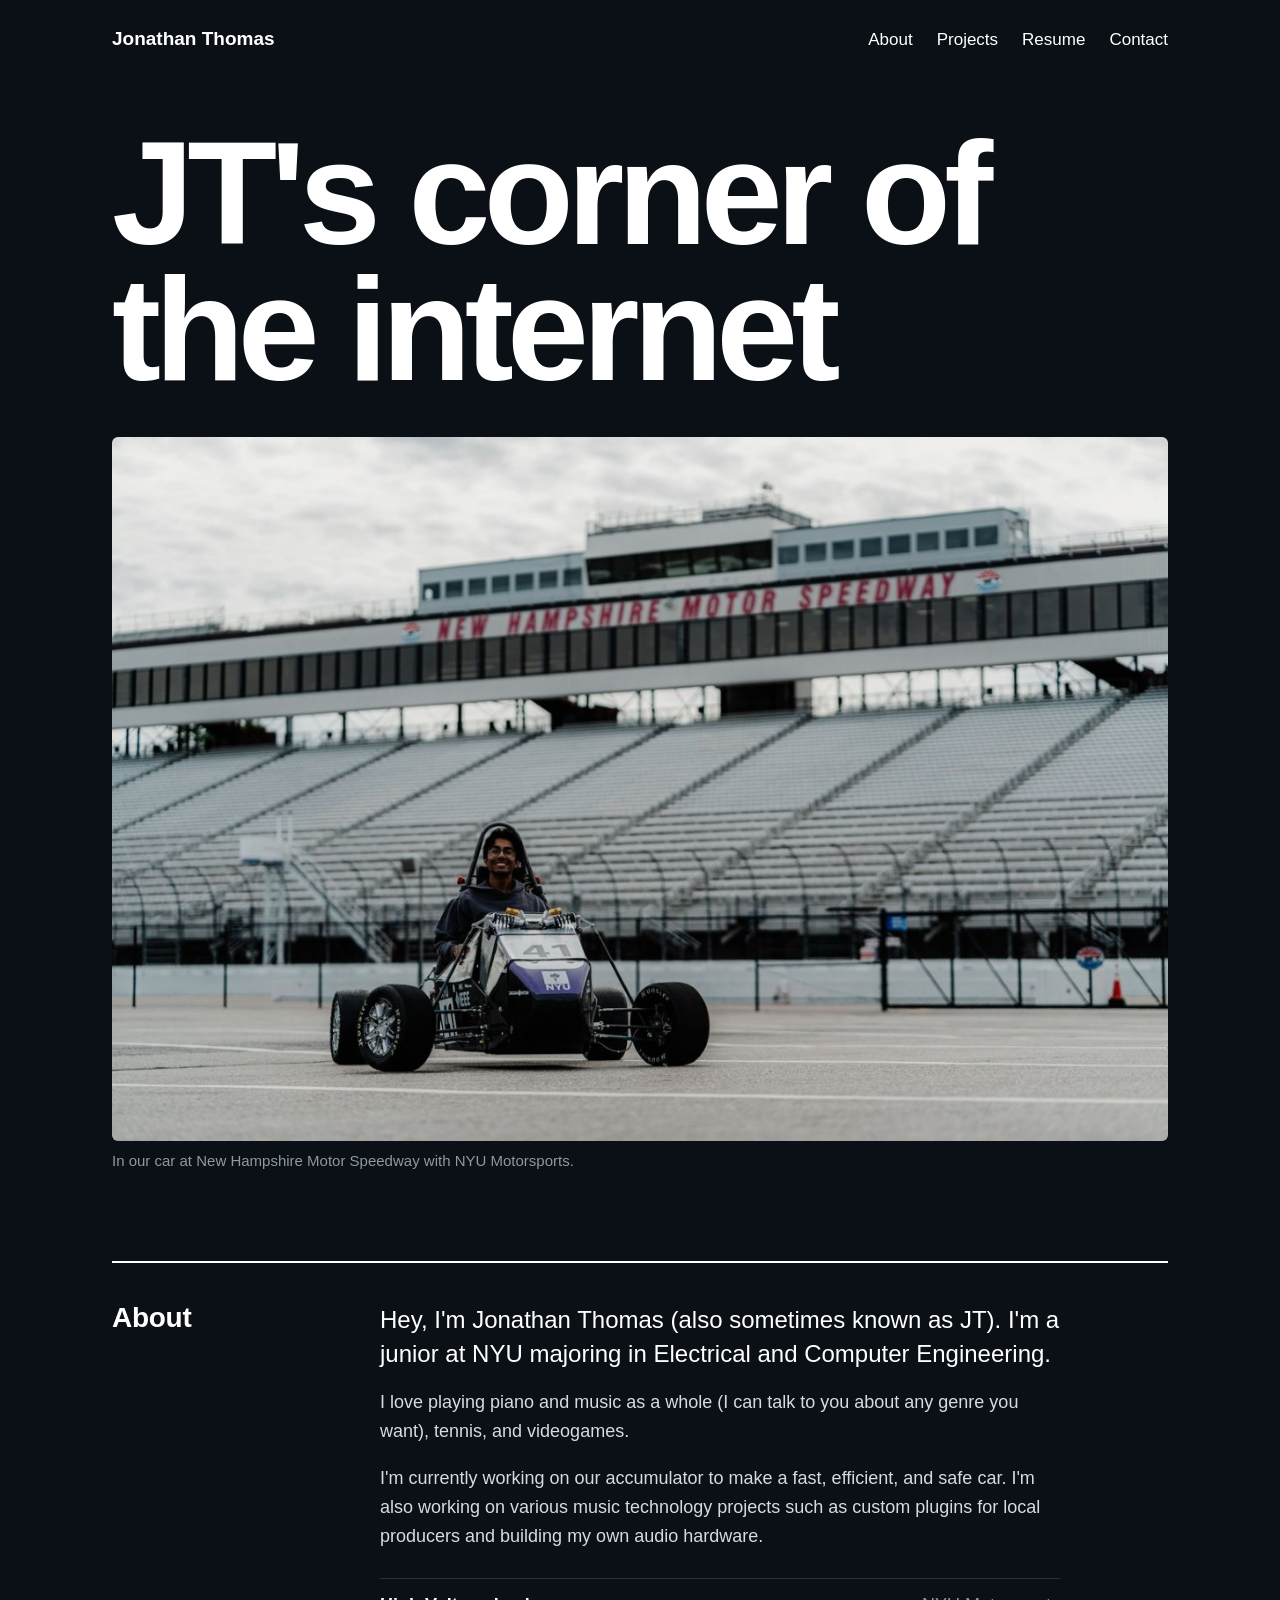
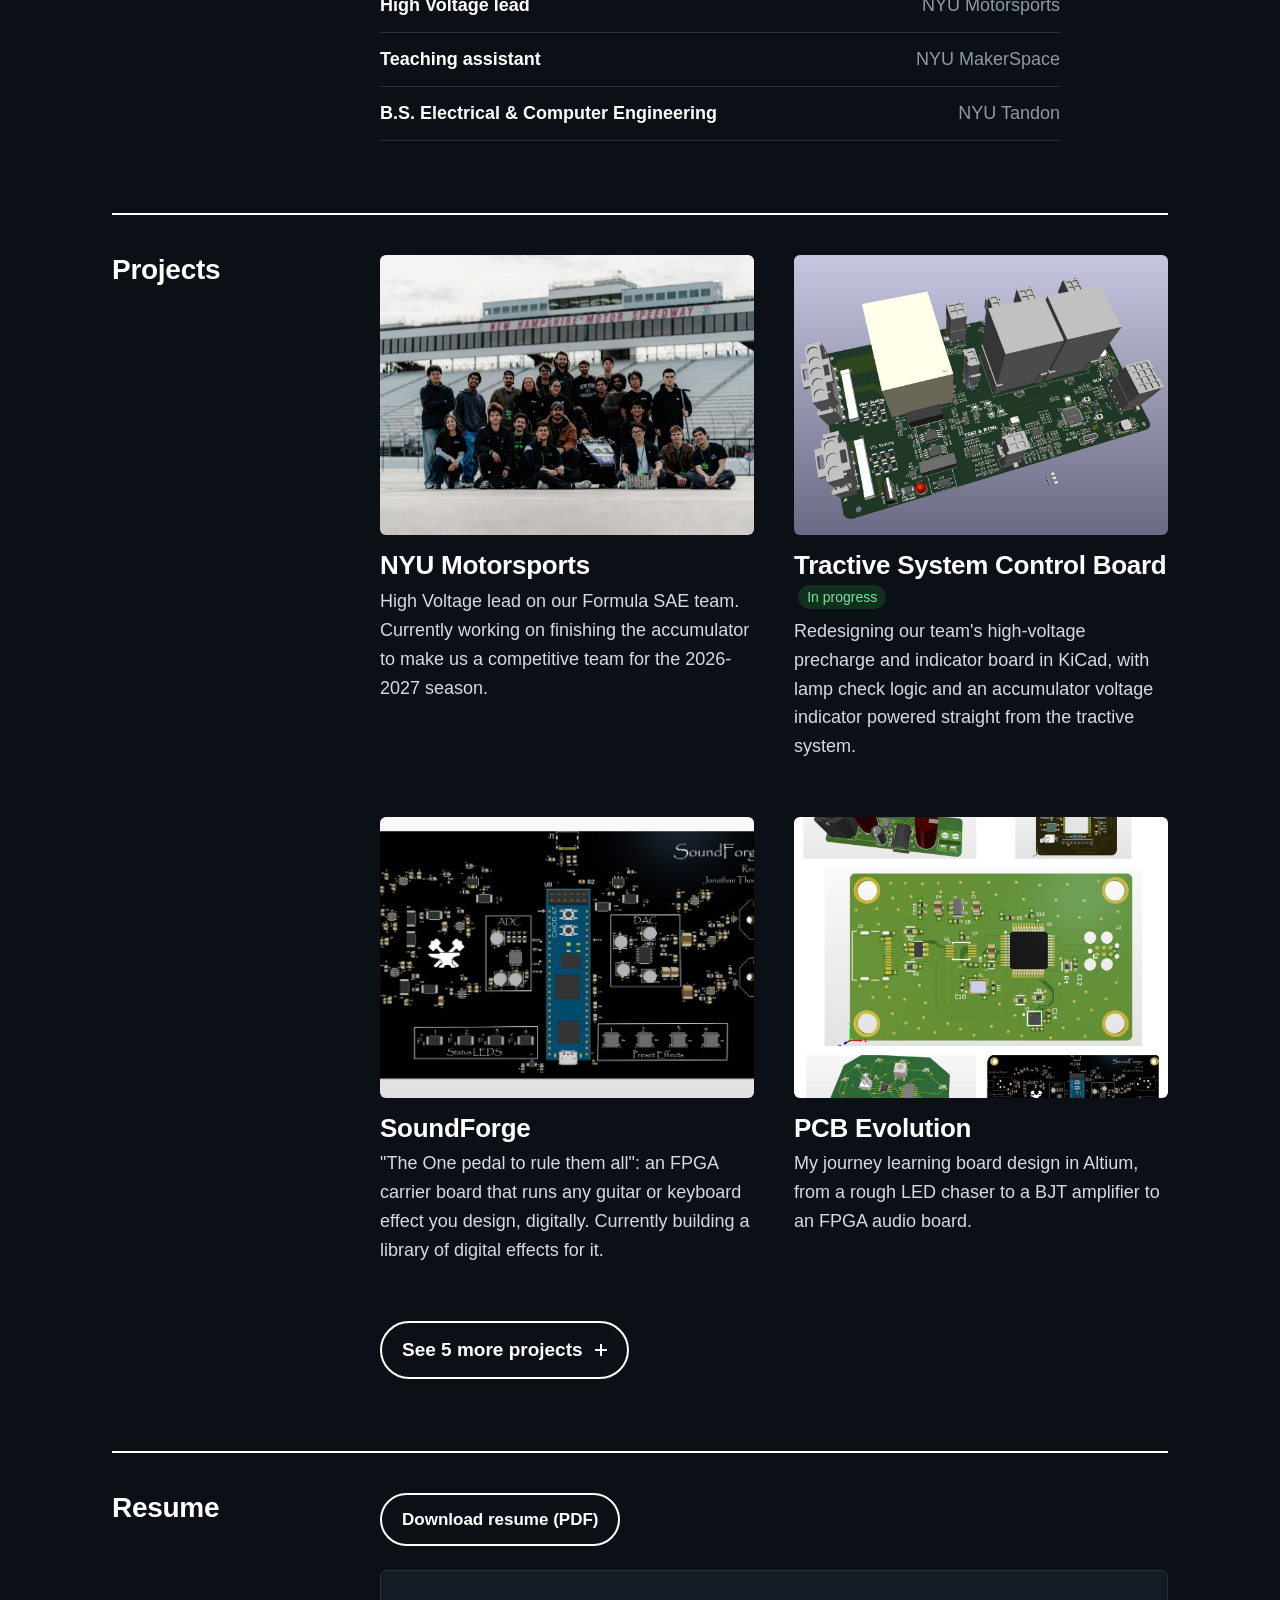
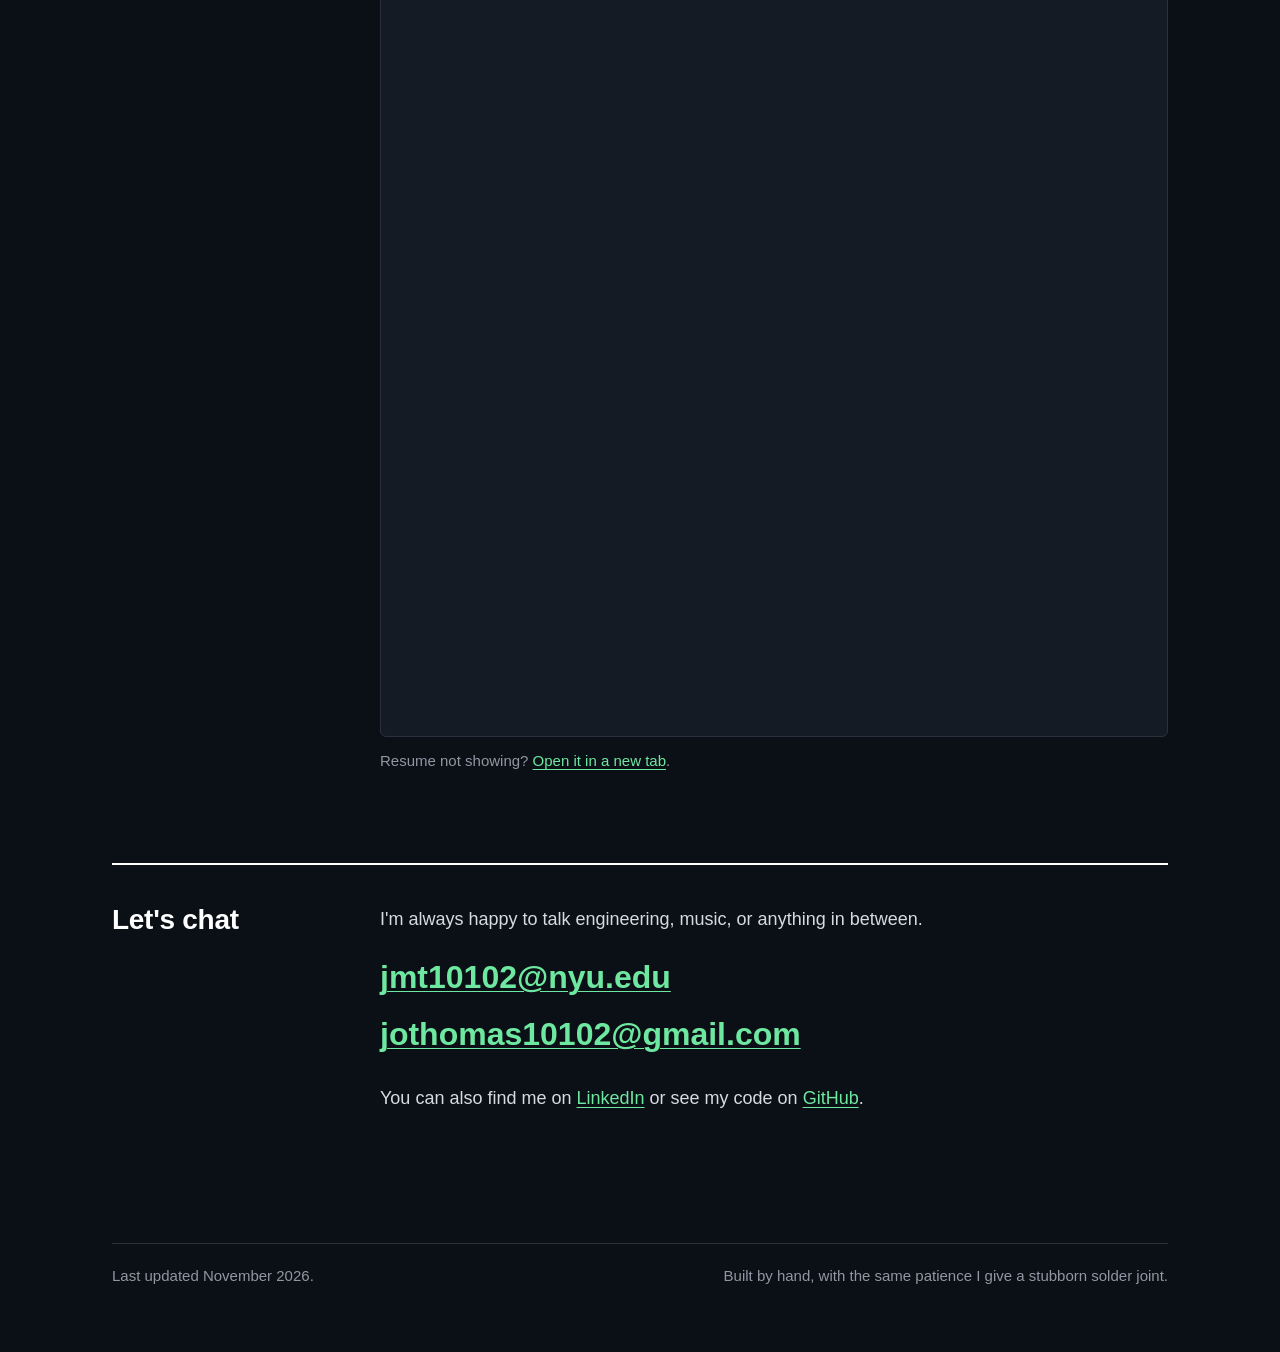
==== commit fca6f736: "Redesign site and add Tractive System Control Board project - New dark layout and type (Helvetica/Ar" ====
--- a/index.html
+++ b/index.html
@@ -2,12 +2,16 @@
 <!--
   ============================================================
   index.html  —  HOME PAGE
-  Intro at top, then one clickable card per project.
-  Each card links to that project's own page.
-  To add another: copy a <a class="card"> block, change the href
-  and text, and make the matching page by copying an existing one.
-  Images go in the "assets" folder; swap the placeholder src to
-  e.g. src="assets/electro-ta.jpg".
+  Big headline, photo, About, Projects, Contact.
+  Top projects are the <a class="project"> blocks inside
+  <div class="projects">. Everything else sits inside the
+  <details class="more"> box as <a class="mini"> blocks, hidden
+  until someone clicks "See more projects". To move a project
+  between the two, cut its block and change class="project"
+  to class="mini" (or back). If you add or remove a mini, update
+  the number in "See 5 more projects".
+  Add <span class="tag">In progress</span> after a title to mark
+  it as ongoing. Images go in the "assets" folder.
   ============================================================
 -->
 <html lang="en">
@@ -17,117 +21,151 @@
   <title>JT's Corner of the Internet - ECE at NYU</title>
   <meta name="description" content="Jonathan Thomas (JT) — junior at NYU studying Electrical & Computer Engineering. High-voltage EV, audio hardware, FPGA, and embedded projects." />
   <meta property="og:title" content="JT's Corner of the Internet" />
-  <meta property="og:description" content="ECE @ NYU - high-voltage EV, audio hardware, FPGA, embedded systems." />
+  <meta property="og:description" content="ECE at NYU: high-voltage EV, audio hardware, FPGA, embedded systems." />
   <meta property="og:type" content="website" />
+  <meta property="og:image" content="https://www.jonathan-thomas.net/assets/jt-motorsports.jpeg" />
   <link rel="stylesheet" href="style.css" />
 </head>
 
 <body>
-  <main class="wrap">
+  <div class="wrap">
 
-    <!-- ============ INTRO ============ -->
-    <h1>JT's Corner of the Internet</h1>
-    <p class="tagline">Jonathan (JT) · Electrical &amp; Computer Engineering · NYU</p>
+    <header class="topbar">
+      <a class="name" href="index.html">Jonathan Thomas</a>
+      <nav aria-label="Main">
+        <a href="#about">About</a>
+        <a href="#projects">Projects</a>
+        <a href="#resume">Resume</a>
+        <a href="#contact">Contact</a>
+      </nav>
+    </header>
 
-    <div class="lede">
-      <p>Hey, I'm Jonathan Thomas (also sometimes known as JT). I'm a junior at NYU majoring in Electrical and Computer Engineering. I love playing piano and music as a whole (I can talk to you about any genre you want), tennis, and videogames.</p>
-      <p>Right now, I'm a technical assistant at NYU's MakerSpace and the High Voltage lead at NYU Motorsports. I'm currently working on our accumulator to make a fast, efficient, and safe car. I'm also working on various music technology projects such as custom plugins for local producers and building my own audio hardware. See more projects below!</p>
-    </div>
+    <main>
+      <h1 class="hero-title">JT's corner of the internet</h1>
 
-    <p class="contact">
-      Contact me at <a href="mailto:jmt10102@nyu.edu">jmt10102@nyu.edu</a> or <a href="mailto:jothomas10102@gmail.com">jothomas10102@gmail.com</a>.
-      <p>Here's my <a href="assets/jonathan-thomas-july-resume.pdf">resume</a> and
-      <a href="https://github.com/jothomas10102">GitHub</a>.</p>
-    </p>
+      <figure class="hero-photo">
+        <img src="assets/jt-motorsports.jpeg" alt="Jonathan sitting in the NYU Motorsports car, number 41, at New Hampshire Motor Speedway" />
+        <figcaption>In our car at New Hampshire Motor Speedway with NYU Motorsports.</figcaption>
+      </figure>
 
+      <!-- ============ ABOUT ============ -->
+      <section class="split" id="about">
+        <h2>About</h2>
+        <div>
+          <p class="big">Hey, I'm Jonathan Thomas (also sometimes known as JT). I'm a junior at NYU majoring in Electrical and Computer Engineering.</p>
+          <p>I love playing piano and music as a whole (I can talk to you about any genre you want), tennis, and videogames.</p>
+          <p>I'm currently working on our accumulator to make a fast, efficient, and safe car. I'm also working on various music technology projects such as custom plugins for local producers and building my own audio hardware.</p>
 
-    <!-- ============ PROJECTS ============ -->
-    <div class="section-head">
-      <p class="eyebrow">Selected Work</p>
-      <h2>Projects</h2>
-    </div>
+          <ul class="now" aria-label="What I'm doing right now">
+            <li><strong>High Voltage lead</strong><span>NYU Motorsports</span></li>
+            <li><strong>Teaching assistant</strong><span>NYU MakerSpace</span></li>
+            <li><strong>B.S. Electrical &amp; Computer Engineering</strong><span>NYU Tandon</span></li>
+          </ul>
+        </div>
+      </section>
 
-    <div class="cards">
-      
-      <a class="card" href="nyu-motorsports.html">
-        <img class="card-thumb fit" alt="NYU Motorsports accumulator" src="assets/fsae-team-2026.jpeg" loading="lazy" />
-        <div class="card-body">
-          <h3>NYU Motorsports</h3>
-          <p class="card-desc">High Voltage lead on our Formula SAE team. Currently working on finishing the accumulator to make us a competitive team for the 2026-2027 season.</p>
-          <span class="card-more">View project →</span>
+      <!-- ============ PROJECTS ============ -->
+      <section class="split" id="projects">
+        <h2>Projects</h2>
+        <div>
+        <div class="projects">
+
+          <a class="project" href="nyu-motorsports.html">
+            <img src="assets/fsae-team-2026.jpeg" alt="The NYU Motorsports team with the 2026 car" loading="lazy" />
+            <h3>NYU Motorsports</h3>
+            <p>High Voltage lead on our Formula SAE team. Currently working on finishing the accumulator to make us a competitive team for the 2026-2027 season.</p>
+          </a>
+
+          <a class="project" href="tractive-system-board.html">
+            <img src="assets/tsc-board-3d.jpg" alt="3D render of the Tractive System Control Board" loading="lazy" />
+            <h3>Tractive System Control Board <span class="tag">In progress</span></h3>
+            <p>Redesigning our team's high-voltage precharge and indicator board in KiCad, with lamp check logic and an accumulator voltage indicator powered straight from the tractive system.</p>
+          </a>
+
+          <a class="project" href="soundforge.html">
+            <img src="assets/sound-forge.jpg" alt="SoundForge FPGA carrier board render" loading="lazy" />
+            <h3>SoundForge</h3>
+            <p>"The One pedal to rule them all": an FPGA carrier board that runs any guitar or keyboard effect you design, digitally. Currently building a library of digital effects for it.</p>
+          </a>
+
+          <a class="project" href="pcb-evolution.html">
+            <img src="assets/pcb-collage.jpg" alt="Collage of my PCB designs" loading="lazy" />
+            <h3>PCB Evolution</h3>
+            <p>My journey learning board design in Altium, from a rough LED chaser to a BJT amplifier to an FPGA audio board.</p>
+          </a>
+
         </div>
-      </a>
 
-      <a class="card" href="soundforge.html">
-        <img class="card-thumb fit" alt="SoundForge FPGA board" src="assets/sound-forge.jpg" loading="lazy" />
-        <div class="card-body">
-          <h3>SoundForge</h3>
-          <p class="card-desc">"The One pedal to rule them all": SoundForge is an FPGA carrier board that runs any guitar or keyboard effect you design, digitally. Currently building a library of digital effects for the FPGA.</p>
-          <span class="card-more">View project →</span>
+        <details class="more">
+          <summary><span class="more-open">See 5 more projects</span><span class="more-close">Hide extra projects</span></summary>
+          <div class="minis">
+
+          <a class="mini" href="electro-ta.html">
+            <img src="assets/electrota-overview.jpeg" alt="Electro TA hardware setup" loading="lazy" />
+            <h3>Electro TA</h3>
+            <p>A live AI teaching agent that debugs hardware in real time, built for Gemini's Live Agent Challenge with an ESP32 and Arducam.</p>
+          </a>
+
+          <a class="mini" href="player-piano.html">
+            <img src="assets/before-after-piano.jpg" alt="The roadside piano before and after repair" loading="lazy" />
+            <h3>Automatic Player Piano <span class="tag">In progress</span></h3>
+            <p>A roadside piano I'm refurbishing and automating into a self-playing "ghost" piano with MIDI-driven keys.</p>
+          </a>
+
+          <a class="mini" href="bitcrusher.html">
+            <img src="assets/bitcrushervst.jpg" alt="BitCrusher plugin interface" loading="lazy" />
+            <h3>BitCrusher Plugin</h3>
+            <p>An audio VST I built for that classic videogame style sound.</p>
+          </a>
+
+          <a class="mini" href="tape-recorder.html">
+            <img src="assets/taperecorder-vst.jpg" alt="Tape recorder plugin interface" loading="lazy" />
+            <h3>Tape Recorder Plugin <span class="tag">In progress</span></h3>
+            <p>A custom tape-recorder VST effect I'm building for a close friend and producer.</p>
+          </a>
+
+          <a class="mini" href="umbrella-deployer.html">
+            <img src="assets/autoumbrelladeployer.jpg" alt="Automatic umbrella deployer prototype" loading="lazy" />
+            <h3>Automatic Umbrella Deployer</h3>
+            <p>My first-semester engineering project at NYU: an umbrella that deploys itself when it detects water.</p>
+          </a>
+
+          </div>
+        </details>
         </div>
-      </a>
+      </section>
 
-      <a class="card" href="pcb-evolution.html">
-        <img class="card-thumb fit" alt="Check out the evolution of my PCB Designs" src="assets/pcb-collage.jpg" loading="lazy" />
-        <div class="card-body">
-          <h3>PCB Evolution</h3>
-          <p class="card-desc"> See my journey learning board design in Altium, from a rough LED chaser to a BJT amplifier to an FPGA audio board.</p>
-          <span class="card-more">View project →</span>
+      <!-- ============ RESUME ============ -->
+      <section class="split" id="resume">
+        <h2>Resume</h2>
+        <div>
+          <a class="button" href="assets/jonathan-thomas-november-resume.pdf" download>Download resume (PDF)</a>
+          <div class="resume-frame">
+            <iframe src="assets/jonathan-thomas-november-resume.pdf#navpanes=0&view=FitH" title="Jonathan Thomas resume" loading="lazy"></iframe>
+          </div>
+          <p class="resume-note">Resume not showing? <a href="assets/jonathan-thomas-november-resume.pdf">Open it in a new tab</a>.</p>
         </div>
-      </a>
+      </section>
 
-      <a class="card" href="bitcrusher.html">
-        <img class="card-thumb fit" alt="BitCrusher plugin"
-             src="assets/bitcrushervst.jpg" loading="lazy"/>
-        <div class="card-body">
-          <h3>BitCrusher Plugin</h3>
-          <p class="card-desc">An audio VST I built for that classic videogame style sound.</p>
-          <span class="card-more">View project →</span>
+      <!-- ============ CONTACT ============ -->
+      <section class="split" id="contact">
+        <h2>Let's chat</h2>
+        <div>
+          <p>I'm always happy to talk engineering, music, or anything in between.</p>
+          <p class="contact-lines">
+            <a href="mailto:jmt10102@nyu.edu">jmt10102@nyu.edu</a><br />
+            <a href="mailto:jothomas10102@gmail.com">jothomas10102@gmail.com</a>
+          </p>
+          <p>You can also find me on <a href="https://www.linkedin.com/in/jonathan-thomas10102">LinkedIn</a> or see my code on <a href="https://github.com/jothomas10102">GitHub</a>.</p>
         </div>
-      </a>
+      </section>
+    </main>
 
-      <a class="card" href="tape-recorder.html">
-        <img class="card-thumb fit" alt="Tape recorder plugin"
-             src="assets/taperecorder-vst.jpg" loading="lazy" />
-        <div class="card-body">
-          <h3>Tape Recorder Plugin <span class="card-badge">In progress</span></h3>
-          <p class="card-desc">A custom tape-recorder VST effect I'm building for a close friend and producer.</p>
-          <span class="card-more">View project →</span>
-        </div>
-      </a>
+    <footer>
+      <span>Last updated November 2026.</span>
+      <span>Built by hand, with the same patience I give a stubborn solder joint.</span>
+    </footer>
 
-<a class="card" href="electro-ta.html">
-  <img class="card-thumb fit" alt="Electro TA hardware setup" src="assets/electrota-overview.jpeg" loading="lazy" />
-  <div class="card-body">
-    <h3>Electro TA</h3>
-    <p class="card-desc">A live AI teaching agent that debugs hardware in real time, built for Gemini's Live Agent Challenge with an ESP32 and Arducam.</p>
-    <span class="card-more">View project →</span>
   </div>
-</a>
-      
-      <a class="card" href="player-piano.html">
-        <img class="card-thumb fit" alt="Player piano project" src="assets/before-after-piano.jpg" loading="lazy"/>
-        <div class="card-body">
-          <h3>Automatic Player Piano <span class="card-badge">In progress</span></h3>
-          <p class="card-desc">A roadside piano I'm refurbishing and automating into a self-playing "ghost" piano with MIDI-driven keys.</p>
-          <span class="card-more">View project →</span>
-        </div>
-      </a>
-
-      <a class="card" href="umbrella-deployer.html">
-        <img class="card-thumb fit" alt="Automatic umbrella"
-             src="assets/autoumbrelladeployer.jpg" loading="lazy" />
-        <div class="card-body">
-          <h3>Automatic Umbrella Deployer</h3>
-          <p class="card-desc">My first-semester engineering project at NYU: an umbrella that deploys itself when it detects water.</p>
-          <span class="card-more">View project →</span>
-        </div>
-      </a>
-
-    </div>
-
-    <footer>Last updated July 2026.</footer>
-
-  </main>
 </body>
 </html>
--- a/style.css
+++ b/style.css
@@ -1,191 +1,262 @@
 /* ============================================================
-   style.css  —  shared styles for every page of the site
+   style.css — shared styles for every page of the site
    ------------------------------------------------------------
    Every .html file links to this one file, so changing a color
    or font here updates the WHOLE site at once.
-   Change --accent to recolor every link and label.
-   Fonts are system fonts (already on every device) so pages
-   load instantly with zero downloads.
+   Change --accent to recolor every link and highlight.
+   Fonts are the plain system sans (Helvetica / Arial), already on
+   every device, so nothing has to download.
    ============================================================ */
- 
+
 :root {
-  --bg:        #fcfcfb;   /* page background */
-  --ink:       #1a1a1a;   /* main text */
-  --muted:     #6b6b68;   /* dates, captions, secondary text */
-  --accent:    #a85d2b;   /* links + labels (a warm copper — a nod to PCB traces) */
-  --card:      #f4f1ec;   /* project card background */
-  --hairline:  #e8e6e1;   /* thin divider lines */
- 
-  --font-body: -apple-system, BlinkMacSystemFont, "Segoe UI", Roboto, Helvetica, Arial, sans-serif;
-  --font-mono: ui-monospace, SFMono-Regular, "SF Mono", Menlo, Consolas, "Liberation Mono", monospace;
- 
-  --measure:   760px;     /* max content width */
- 
-  /* --- Aliases used by the interactive demo widget ---------------
-     These map the widget's generic token names onto the site palette
-     above, so the demo inherits the site's look automatically. */
+  color-scheme: dark;     /* dark scrollbars and form controls */
+  --bg:        #0b0f16;   /* page background (deep navy-black) */
+  --ink:       #ffffff;   /* headings */
+  --text:      #d7dbe0;   /* body text */
+  --muted:     #8f98a3;   /* captions, dates, secondary text */
+  --accent:    #6ee7a0;   /* links + highlights (bright PCB green) */
+  --tint:      #13301f;   /* dark green for tags */
+  --line:      #2a313d;   /* thin divider lines */
+  --card:      #151b25;   /* image placeholder / demo background */
+
+  --font: "Helvetica Neue", Helvetica, Arial, sans-serif;
+
+  --measure:   1120px;    /* max page width */
+  --text-col:  680px;     /* max width of a paragraph column */
+
+  /* Aliases used by the interactive demo widget on the BitCrusher page */
   --text-secondary: var(--muted);
   --text-muted:     var(--muted);
   --surface-1:      var(--card);
-  --radius:         8px;
-}
- 
+  --radius:         6px;
+}
+
 * { box-sizing: border-box; }
-html { -webkit-text-size-adjust: 100%; }
- 
-/* Safety net: no image may ever be wider than its container.
-   (Keeps screenshots and diagrams from overflowing the column.) */
-img { max-width: 100%; height: auto; }
- 
+html { -webkit-text-size-adjust: 100%; scroll-behavior: smooth; }
+img, video { max-width: 100%; height: auto; }
+
 body {
   margin: 0;
   background: var(--bg);
-  color: var(--ink);
-  font-family: var(--font-body);
+  color: var(--text);
+  font-family: var(--font);
   font-size: 18px;
-  line-height: 1.65;
+  line-height: 1.6;
   -webkit-font-smoothing: antialiased;
 }
- 
-/* The centered column every page lives inside */
-.wrap { max-width: var(--measure); margin: 0 auto; padding: 64px 24px 96px; }
- 
-a { color: var(--accent); text-underline-offset: 2px; }
-a:hover { text-decoration: none; }
+
+h1, h2, h3 { color: var(--ink); font-weight: 700; }
+
+a { color: var(--accent); text-decoration-thickness: 1px; text-underline-offset: 3px; }
+a:hover { text-decoration-thickness: 2px; }
 a:focus-visible { outline: 2px solid var(--accent); outline-offset: 3px; border-radius: 2px; }
- 
-/* Visually hidden, but read by screen readers */
+
 .sr-only {
   position: absolute; width: 1px; height: 1px;
   padding: 0; margin: -1px; overflow: hidden;
   clip: rect(0 0 0 0); white-space: nowrap; border: 0;
 }
- 
-/* ---------- Hero / intro ---------- */
-h1 { font-size: 36px; line-height: 1.12; letter-spacing: -0.02em; margin: 0 0 8px; }
-.tagline {
-  font-family: var(--font-mono);
-  font-size: 13px; letter-spacing: 0.04em;
-  color: var(--muted); margin: 0 0 28px;
-}
-.lede p { margin: 0 0 16px; }
-.contact { margin: 24px 0 0; }
- 
-/* ---------- Section heading ---------- */
-.section-head { margin: 64px 0 28px; }
-.eyebrow {
-  font-family: var(--font-mono);
-  font-size: 12px; letter-spacing: 0.14em; text-transform: uppercase;
-  color: var(--accent); margin: 0 0 8px;
-}
-.section-head h2 { font-size: 24px; letter-spacing: -0.01em; margin: 0; }
- 
-/* ---------- Project cards (home page) ---------- */
-.cards { display: grid; gap: 20px; }
- 
-.card {
+
+/* The centered column every page lives inside */
+.wrap { max-width: var(--measure); margin: 0 auto; padding: 0 32px 64px; }
+
+/* ---------- Top bar (every page) ---------- */
+.topbar {
+  display: flex; justify-content: space-between; align-items: baseline;
+  flex-wrap: wrap; gap: 8px 24px;
+  padding: 24px 0;
+}
+.topbar .name { color: var(--ink); font-weight: 700; text-decoration: none; font-size: 19px; }
+.topbar nav { display: flex; gap: 24px; flex-wrap: wrap; }
+.topbar nav a { color: var(--ink); text-decoration: none; font-size: 17px; }
+.topbar nav a:hover { color: var(--accent); text-decoration: underline; }
+
+/* ---------- Home: big headline ---------- */
+.hero-title {
+  font-size: clamp(54px, 11.5vw, 156px);
+  font-weight: 700;
+  line-height: 0.92;
+  letter-spacing: -0.045em;
+  margin: 48px 0 40px;
+  max-width: 11ch;
+}
+
+.hero-photo { margin: 0 0 88px; }
+.hero-photo img { width: 100%; display: block; border-radius: var(--radius); }
+.hero-photo figcaption { font-style: normal; }
+
+/* ---------- Home: sections with a side heading ---------- */
+.split {
   display: grid;
-  grid-template-columns: 200px 1fr;
-  gap: 20px;
-  align-items: start;
-  padding: 18px;
-  background: var(--card);
-  border-left: 3px solid transparent;   /* copper line appears on hover */
-  border-radius: 8px;
-  text-decoration: none;
-  color: var(--ink);
-  transition: border-color .15s ease, transform .15s ease;
-}
-.card:hover { border-left-color: var(--accent); transform: translateY(-2px); }
-.card:focus-visible { outline: 2px solid var(--accent); outline-offset: 3px; }
- 
-.card-thumb {
-  width: 100%; aspect-ratio: 4 / 3; object-fit: cover;
-  border-radius: 6px; background: #e7e4de; display: block;
-}
-.card-body h3 { margin: 2px 0 6px; font-size: 20px; }
-.card-desc { margin: 0 0 12px; color: #333; font-size: 16px; line-height: 1.55; }
-.card-more { font-family: var(--font-mono); font-size: 13px; color: var(--accent); }
- 
-/* stack the card on narrow screens */
-@media (max-width: 560px) { .card { grid-template-columns: 1fr; } }
- 
-/* ---------- Project detail page ---------- */
-.back { font-family: var(--font-mono); font-size: 13px; display: inline-block; margin-bottom: 28px; }
-.detail-meta { font-family: var(--font-mono); font-size: 13px; color: var(--muted); margin: 0 0 24px; }
-.detail p { margin: 0 0 16px; }
-.detail h2 { font-size: 22px; margin: 36px 0 12px; }
- 
-figure { margin: 28px 0; }
-figure img { width: 100%; height: auto; border-radius: 8px; display: block; }
-figcaption { font-size: 14px; color: var(--muted); font-style: italic; margin-top: 8px; }
-.hero-img { width: 100%; height: auto; border-radius: 8px; margin: 8px 0 28px; display: block; }
- 
+  grid-template-columns: 220px minmax(0, 1fr);
+  gap: 24px 48px;
+  padding: 40px 0 72px;
+  border-top: 2px solid var(--ink);
+}
+.split > h2 { font-size: 28px; line-height: 1.1; margin: 0; letter-spacing: -0.01em; }
+.split p { margin: 0 0 18px; max-width: var(--text-col); }
+.split .big { font-size: 24px; line-height: 1.4; color: var(--ink); }
+
+.now { list-style: none; padding: 0; margin: 28px 0 0; max-width: var(--text-col); }
+.now li {
+  display: grid; grid-template-columns: 1fr auto; gap: 16px;
+  padding: 12px 0; border-top: 1px solid var(--line);
+}
+.now li:last-child { border-bottom: 1px solid var(--line); }
+.now strong { color: var(--ink); font-weight: 600; }
+.now span { color: var(--muted); }
+
+/* ---------- Home: project grid ---------- */
+.projects { display: grid; grid-template-columns: repeat(2, minmax(0, 1fr)); gap: 56px 40px; }
+
+.project { display: block; color: var(--text); text-decoration: none; }
+.project img {
+  width: 100%; aspect-ratio: 4 / 3; object-fit: cover; display: block;
+  background: var(--card); border-radius: var(--radius); margin-bottom: 16px;
+}
+.project.featured { grid-column: 1 / -1; }
+.project.featured img { aspect-ratio: 16 / 8; object-position: 50% 70%; }
+.project h3 { font-size: 26px; line-height: 1.15; margin: 0 0 6px; letter-spacing: -0.01em; }
+.project p { margin: 0; max-width: 56ch; }
+.project:hover h3 { color: var(--accent); text-decoration: underline; text-decoration-thickness: 2px; text-underline-offset: 4px; }
+.project:focus-visible { outline: 2px solid var(--accent); outline-offset: 6px; border-radius: 4px; }
+
+
+/* "In progress" tag — used on cards and detail pages */
+.tag, .card-badge, .wip {
+  display: inline-block; vertical-align: middle;
+  font-size: 14px; font-weight: 500; line-height: 1;
+  color: var(--accent); background: var(--tint);
+  padding: 5px 9px; border-radius: 999px; margin-left: 0.3em; white-space: nowrap;
+  letter-spacing: 0;
+}
+
+/* ---------- Home: contact ---------- */
+.contact-lines { margin: 0; }
+.contact-lines a { font-size: clamp(22px, 3vw, 32px); font-weight: 600; display: inline-block; margin-bottom: 6px; word-break: break-word; }
+
 /* ---------- Footer ---------- */
 footer {
-  margin-top: 72px; padding-top: 20px;
-  border-top: 1px solid var(--hairline);
-  font-family: var(--font-mono); font-size: 13px; color: var(--muted);
-}
- 
-/* ---------- Small screens ---------- */
+  margin-top: 40px; padding-top: 20px;
+  border-top: 1px solid var(--line);
+  display: flex; justify-content: space-between; flex-wrap: wrap; gap: 8px 24px;
+  font-size: 15px; color: var(--muted);
+}
+
+/* ---------- Project detail pages ---------- */
+.detail > h1 {
+  font-size: clamp(40px, 6.5vw, 76px);
+  font-weight: 700;
+  line-height: 1; letter-spacing: -0.035em;
+  margin: 40px 0 12px; max-width: 16ch;
+}
+.detail > p, .detail > h2, .detail > .links, .detail > .detail-meta,
+.detail > ul, .detail > ol { max-width: var(--text-col); }
+.detail p { margin: 0 0 18px; }
+.detail h2 { font-size: 28px; margin: 48px 0 12px; letter-spacing: -0.01em; }
+.detail-meta { font-size: 17px; color: var(--muted); margin: 0 0 24px; }
+.back { display: none; } /* replaced by the top bar */
+
+.links { display: flex; flex-wrap: wrap; gap: 8px 24px; margin: 0 0 28px; }
+.links a { font-size: 19px; font-weight: 600; }
+
+.hero-img { width: 100%; display: block; border-radius: var(--radius); margin: 8px 0 32px; }
+.detail > .hero-img, .detail > figure, .detail > .figrow, .detail > .demo { max-width: 900px; }
+
+figure { margin: 32px 0; }
+figure img { width: 100%; display: block; border-radius: var(--radius); }
+figcaption { font-size: 15px; color: var(--muted); margin-top: 8px; }
+
+.figrow { display: grid; grid-template-columns: repeat(3, 1fr); gap: 16px; margin: 32px 0; }
+.figrow figure { margin: 0; }
+
+/* ---------- Interactive demo (BitCrusher page) ---------- */
+.demo {
+  margin: 32px 0; padding: 22px;
+  background: var(--card); border-radius: var(--radius);
+}
+.demo-label { font-size: 16px; font-weight: 600; color: var(--ink); margin: 0 0 16px; }
+.demo input[type="range"] { accent-color: var(--accent); cursor: pointer; }
+.demo input[type="range"]:focus-visible { outline: 2px solid var(--accent); outline-offset: 3px; }
+.demo .stat-value { font-variant-numeric: tabular-nums; }
+
+/* ---------- Smaller screens ---------- */
+@media (max-width: 760px) {
+  .split { grid-template-columns: 1fr; padding: 28px 0 56px; }
+  .projects { grid-template-columns: 1fr; gap: 44px; }
+  .project.featured img { aspect-ratio: 4 / 3; }
+  .figrow { grid-template-columns: 1fr; }
+  .hero-photo { margin-bottom: 64px; }
+}
 @media (max-width: 520px) {
   body { font-size: 17px; }
-  .wrap { padding: 40px 20px 72px; }
-  h1 { font-size: 30px; }
-}
- 
-@media (prefers-reduced-motion: reduce) { * { transition: none !important; } }
- 
-/* ---------- Project links row (Demo / GitHub) ---------- */
-.links { display: flex; flex-wrap: wrap; gap: 18px; margin: 2px 0 20px; }
-.links a { font-family: var(--font-mono); font-size: 20px; }
- 
-/* ---------- Side-by-side figures ---------- */
-.figrow { display: grid; grid-template-columns: repeat(3, 1fr); gap: 16px; margin: 28px 0; }
-.figrow figure { margin: 0; }
-@media (max-width: 560px) { .figrow { grid-template-columns: 1fr; } }
- 
-/* ---------- "In progress" markers ---------- */
-.wip {
-  display: inline-block; font-family: var(--font-mono);
-  font-size: 11px; letter-spacing: 0.08em; text-transform: uppercase;
-  color: var(--accent); border: 1px solid var(--accent);
-  border-radius: 999px; padding: 2px 9px; margin-left: 10px; vertical-align: middle;
-}
-.card-badge {
-  font-family: var(--font-mono); font-size: 11px; letter-spacing: 0.06em;
-  text-transform: uppercase; color: var(--muted); margin-left: 8px;
-}
-.card-thumb.fit {
-  object-fit: contain;
-}
- 
-/* ---------- Interactive demo (bit-depth crusher) ----------
-   A framed, try-it-yourself widget. Uses the site's copper accent
-   and mono utility face so it reads as part of the page. */
-.demo {
-  margin: 28px 0;
-  padding: 20px 22px 22px;
-  background: var(--card);
-  border: 1px solid var(--hairline);
-  border-radius: var(--radius);
-}
-.demo-label {                 /* small mono caption above the widget */
-  font-family: var(--font-mono);
-  font-size: 12px; letter-spacing: 0.08em; text-transform: uppercase;
-  color: var(--accent); margin: 0 0 16px;
-}
-/* copper slider + focus ring */
-.demo input[type="range"] { accent-color: var(--accent); cursor: pointer; }
-.demo input[type="range"]:focus-visible { outline: 2px solid var(--accent); outline-offset: 3px; }
-/* mono for the numeric readouts, matching the site's data style */
-.demo .stat-title { font-family: var(--font-mono); letter-spacing: 0.02em; }
-.demo .stat-value { font-family: var(--font-mono); }
-
-
-video.hero-img {
-  display: block;
-  width: 100%;
-  height: auto;
-}
+  .wrap { padding: 0 20px 48px; }
+  .topbar nav { gap: 18px; }
+  .hero-title { margin: 28px 0 28px; }
+  .now li { grid-template-columns: 1fr; gap: 2px; }
+}
+
+@media (prefers-reduced-motion: reduce) {
+  html { scroll-behavior: auto; }
+}
+
+/* ---------- Home: hidden "more projects" list ---------- */
+.more { margin-top: 56px; }
+.more summary {
+  display: inline-flex; align-items: center; gap: 12px;
+  cursor: pointer; list-style: none;
+  font-size: 19px; font-weight: 600; color: var(--ink);
+  padding: 12px 20px; border: 2px solid var(--ink); border-radius: 999px;
+}
+.more summary::-webkit-details-marker { display: none; }
+.more summary::after {          /* plus sign that turns into a minus */
+  content: ""; width: 12px; height: 12px;
+  background:
+    linear-gradient(currentColor, currentColor) center / 12px 2px no-repeat,
+    linear-gradient(currentColor, currentColor) center / 2px 12px no-repeat;
+  transition: background-size .2s ease;
+}
+.more[open] summary::after { background-size: 12px 2px, 2px 0; }
+.more summary:hover { background: var(--ink); color: var(--bg); }
+.more summary:focus-visible { outline: 2px solid var(--accent); outline-offset: 3px; }
+.more .more-close, .more[open] .more-open { display: none; }
+.more[open] .more-close { display: inline; }
+
+.minis { margin-top: 32px; border-top: 1px solid var(--line); }
+.mini {
+  display: grid; grid-template-columns: 160px minmax(0, 1fr);
+  grid-template-rows: auto 1fr; gap: 6px 24px; align-items: start;
+  padding: 20px 0; border-bottom: 1px solid var(--line);
+  color: var(--text); text-decoration: none;
+}
+.mini img {
+  grid-row: span 2; width: 100%; aspect-ratio: 4 / 3; object-fit: cover;
+  border-radius: 4px; background: var(--card); display: block;
+}
+.mini h3 { font-size: 21px; line-height: 1.2; margin: 2px 0 0; }
+.mini p { margin: 0; font-size: 17px; max-width: 56ch; }
+.mini:hover h3 { color: var(--accent); text-decoration: underline; text-decoration-thickness: 2px; text-underline-offset: 4px; }
+.mini:focus-visible { outline: 2px solid var(--accent); outline-offset: 4px; }
+
+@media (max-width: 520px) {
+  .mini { grid-template-columns: 96px minmax(0, 1fr); gap: 4px 16px; }
+  .mini img { grid-row: span 1; }
+  .mini p { grid-column: 1 / -1; margin-top: 8px; }
+}
+@media (prefers-reduced-motion: reduce) { .more summary::after { transition: none; } }
+
+/* ---------- Home: resume viewer ---------- */
+.button {
+  display: inline-block;
+  font-size: 17px; font-weight: 600; color: var(--ink); text-decoration: none;
+  padding: 11px 20px; border: 2px solid var(--ink); border-radius: 999px;
+}
+.button:hover { background: var(--ink); color: var(--bg); }
+.resume-frame {
+  margin-top: 24px;
+  border: 1px solid var(--line); border-radius: var(--radius);
+  overflow: hidden; background: var(--card);
+}
+.resume-frame iframe { display: block; width: 100%; height: min(1050px, 85vh); border: 0; }
+.resume-note { margin-top: 12px !important; font-size: 15px; color: var(--muted); }
+@media (max-width: 520px) { .resume-frame iframe { height: 70vh; } }
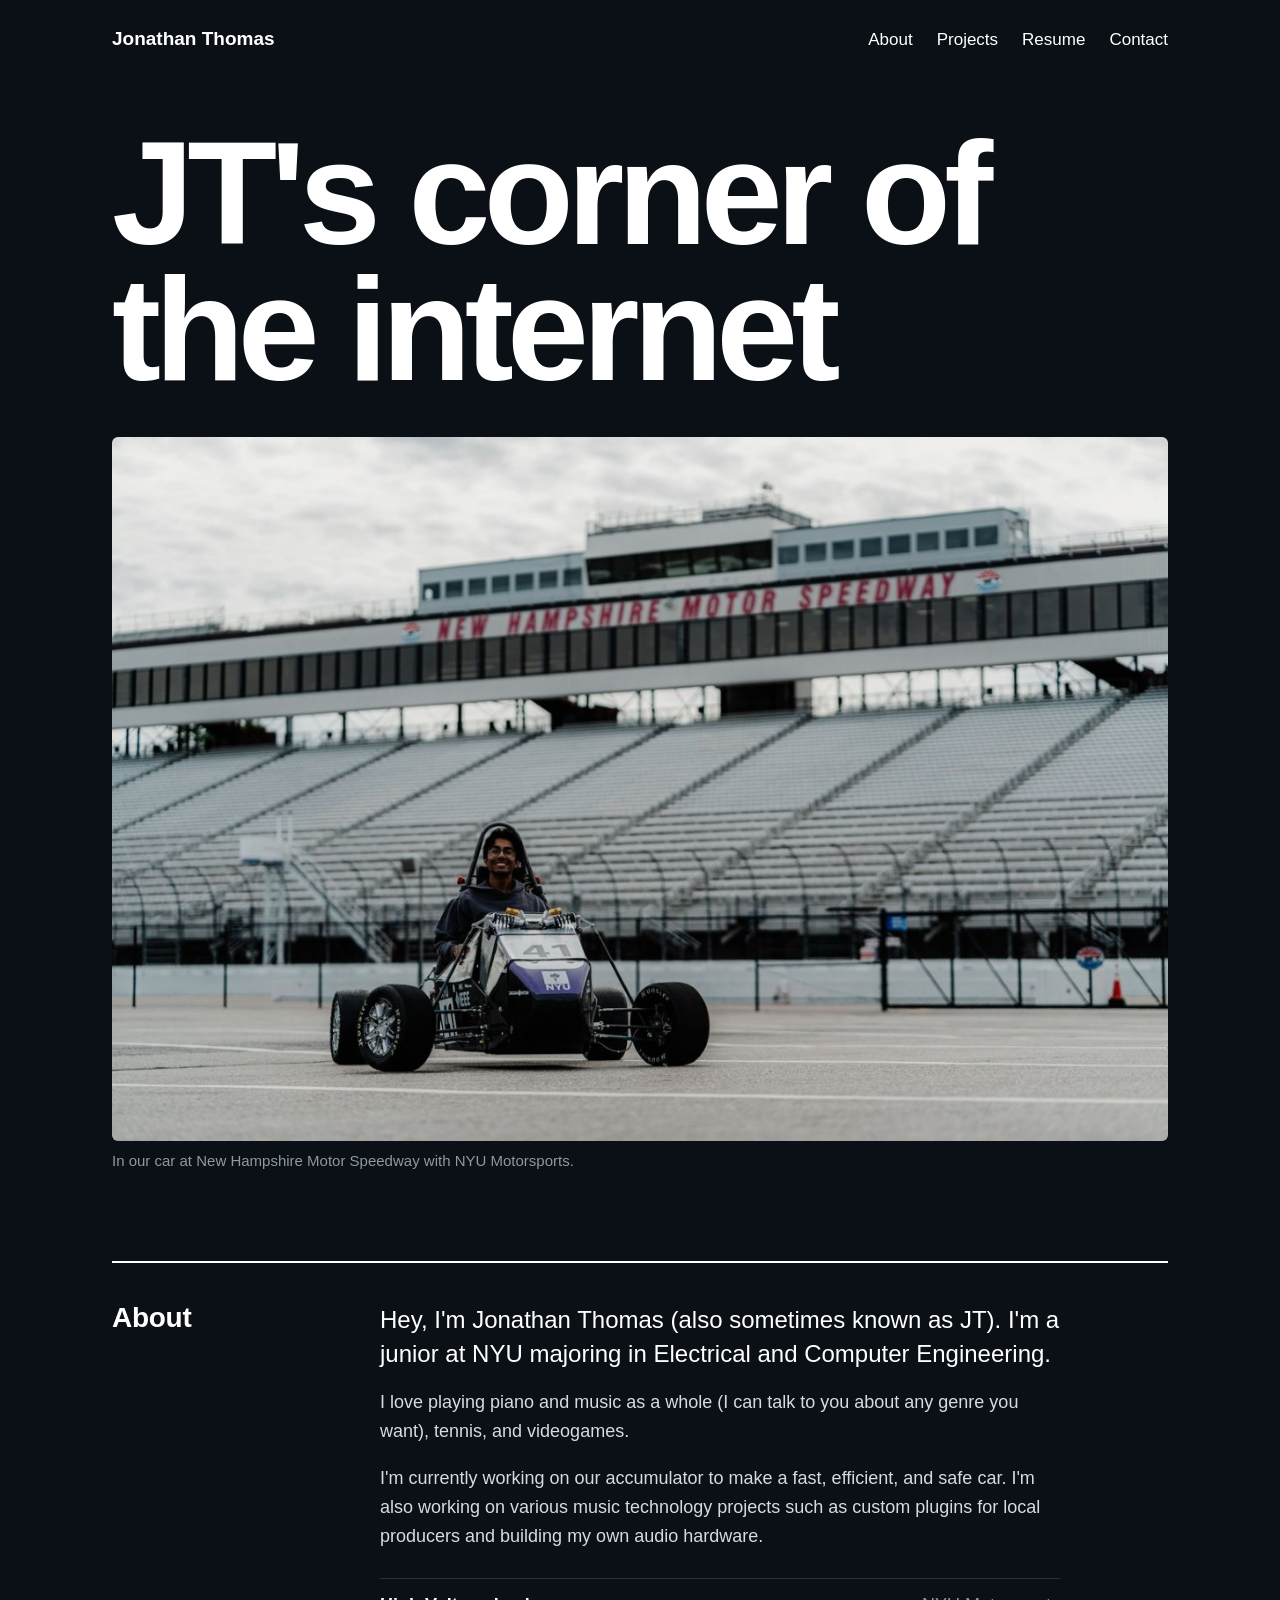
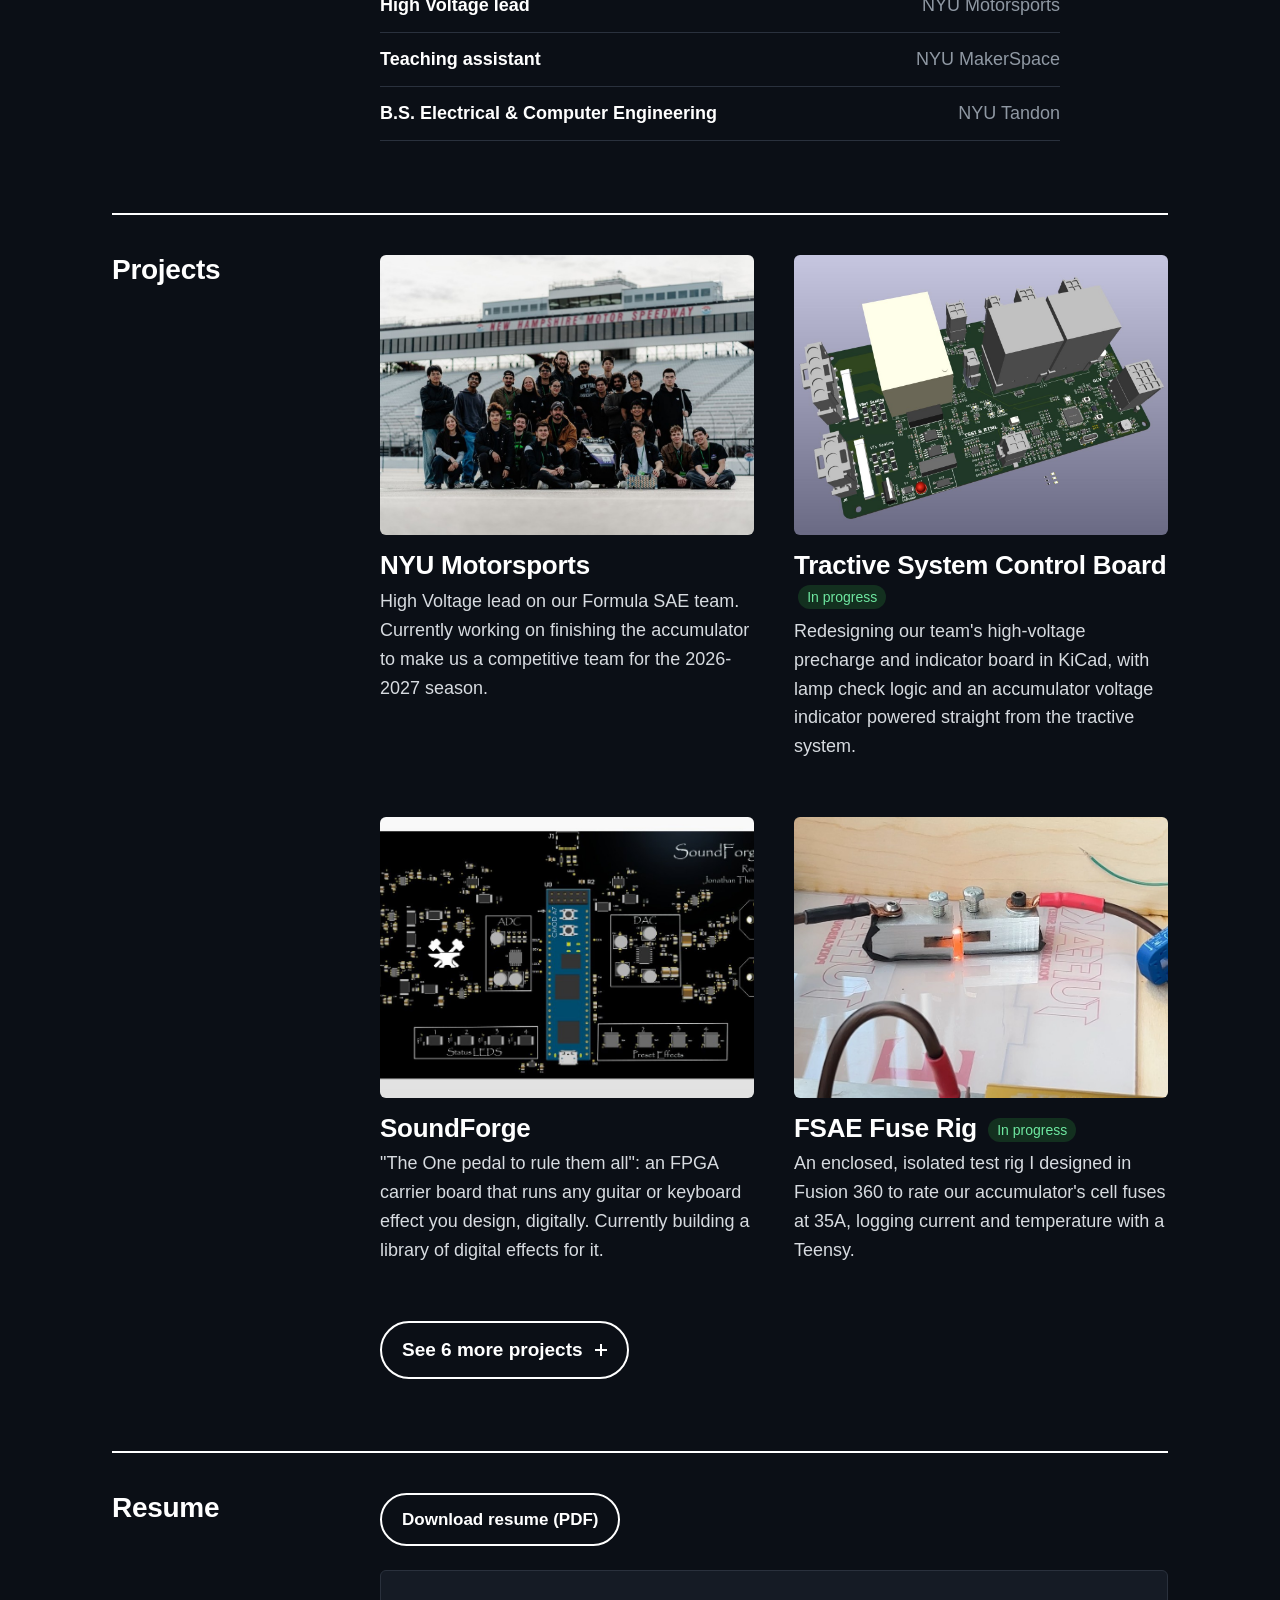
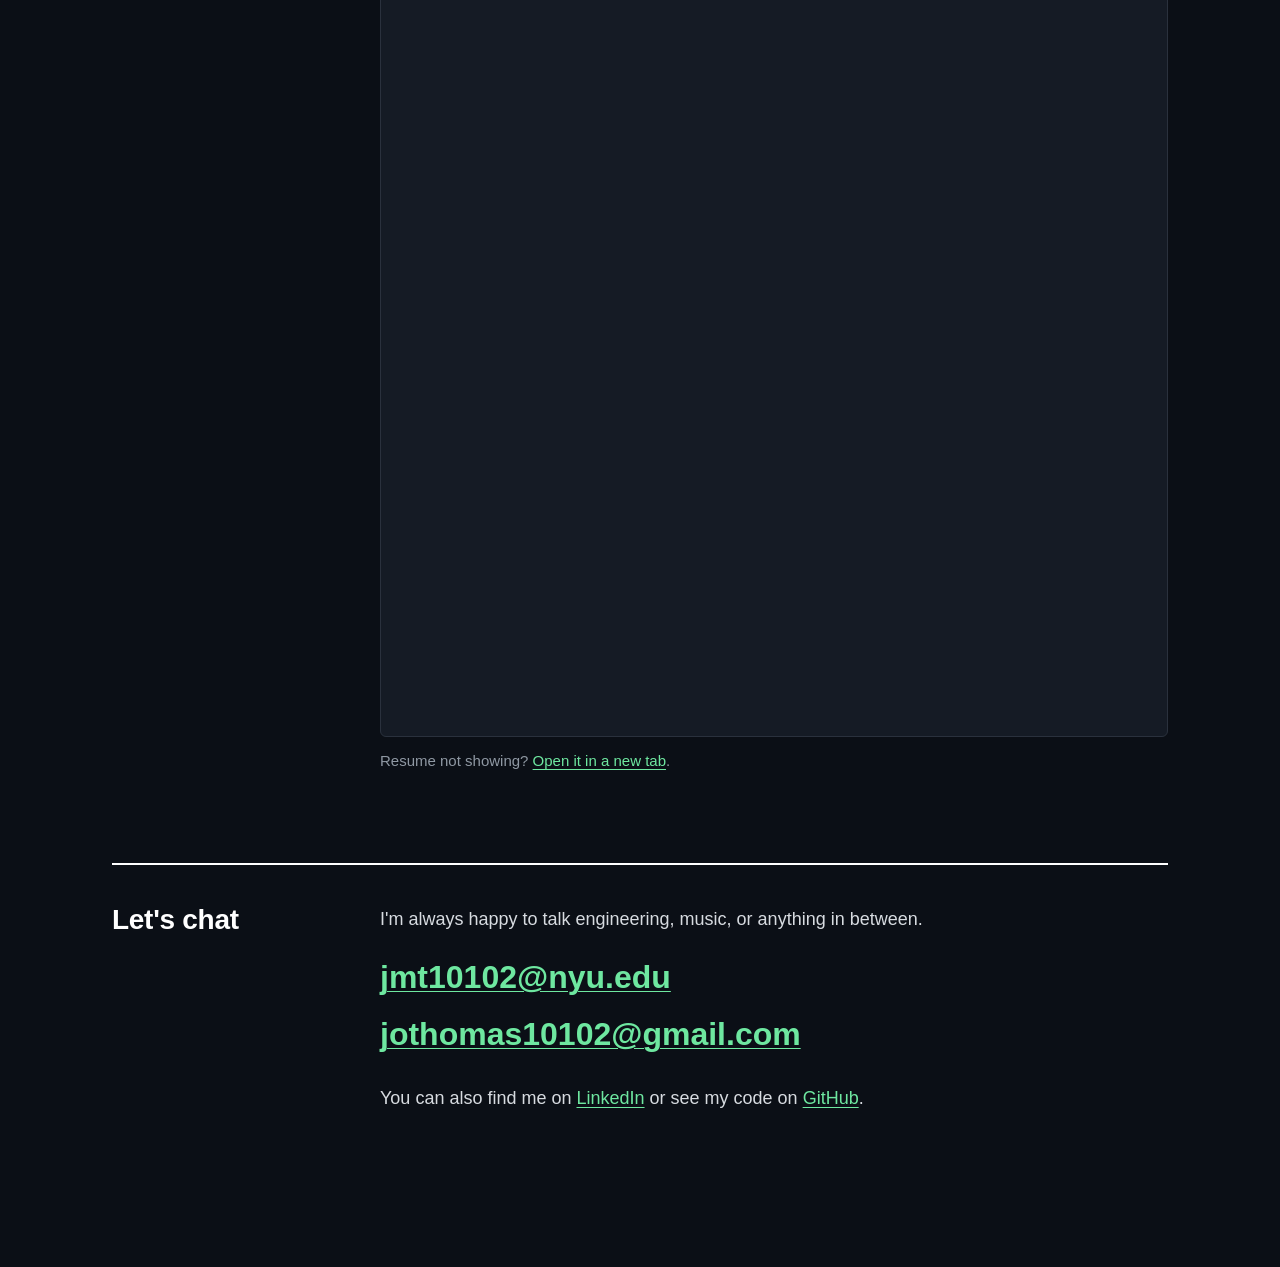
==== commit d6c9e74c: "Add FSAE Fuse Rig project to top projects and remove home page footer" ====
--- a/index.html
+++ b/index.html
@@ -9,7 +9,7 @@
   until someone clicks "See more projects". To move a project
   between the two, cut its block and change class="project"
   to class="mini" (or back). If you add or remove a mini, update
-  the number in "See 5 more projects".
+  the number in "See 6 more projects".
   Add <span class="tag">In progress</span> after a title to mark
   it as ongoing. Images go in the "assets" folder.
   ============================================================
@@ -88,17 +88,23 @@
             <p>"The One pedal to rule them all": an FPGA carrier board that runs any guitar or keyboard effect you design, digitally. Currently building a library of digital effects for it.</p>
           </a>
 
-          <a class="project" href="pcb-evolution.html">
-            <img src="assets/pcb-collage.jpg" alt="Collage of my PCB designs" loading="lazy" />
-            <h3>PCB Evolution</h3>
-            <p>My journey learning board design in Altium, from a rough LED chaser to a BJT amplifier to an FPGA audio board.</p>
+          <a class="project" href="fuse-rig.html">
+            <img src="assets/fuse-glow.jpg" alt="A copper cell fuse glowing hot inside the fuse test rig" loading="lazy" />
+            <h3>FSAE Fuse Rig <span class="tag">In progress</span></h3>
+            <p>An enclosed, isolated test rig I designed in Fusion 360 to rate our accumulator's cell fuses at 35A, logging current and temperature with a Teensy.</p>
           </a>
 
         </div>
 
         <details class="more">
-          <summary><span class="more-open">See 5 more projects</span><span class="more-close">Hide extra projects</span></summary>
+          <summary><span class="more-open">See 6 more projects</span><span class="more-close">Hide extra projects</span></summary>
           <div class="minis">
+
+          <a class="mini" href="pcb-evolution.html">
+            <img src="assets/pcb-collage.jpg" alt="Collage of my PCB designs" loading="lazy" />
+            <h3>PCB Evolution</h3>
+            <p>My journey learning board design in Altium, from a rough LED chaser to a BJT amplifier to an FPGA audio board.</p>
+          </a>
 
           <a class="mini" href="electro-ta.html">
             <img src="assets/electrota-overview.jpeg" alt="Electro TA hardware setup" loading="lazy" />
@@ -161,10 +167,6 @@
       </section>
     </main>
 
-    <footer>
-      <span>Last updated November 2026.</span>
-      <span>Built by hand, with the same patience I give a stubborn solder joint.</span>
-    </footer>
 
   </div>
 </body>
--- a/style.css
+++ b/style.css
@@ -260,3 +260,27 @@
 .resume-frame iframe { display: block; width: 100%; height: min(1050px, 85vh); border: 0; }
 .resume-note { margin-top: 12px !important; font-size: 15px; color: var(--muted); }
 @media (max-width: 520px) { .resume-frame iframe { height: 70vh; } }
+
+/* ---------- Detail pages: wide hero, matched pairs, text + photo row ---------- */
+.detail > figure.wide { max-width: 1056px; margin: 8px 0 40px; }
+.detail .lead { font-size: 22px; line-height: 1.5; color: var(--ink); }
+
+.detail > .pair, .detail > .media-row { max-width: 1056px; }
+.pair { display: grid; grid-template-columns: 1fr 1fr; gap: 20px; align-items: start; margin: 24px 0 8px; }
+.pair figure { margin: 0; }
+/* .same = both media cropped to one shape; set --ar inline, e.g. style="--ar: 4 / 3;" */
+.pair.same img, .pair.same video {
+  width: 100%; aspect-ratio: var(--ar, 4 / 3); object-fit: cover; display: block;
+  border-radius: var(--radius); background: var(--card);
+}
+
+.media-row {
+  display: grid; grid-template-columns: minmax(0, 1.25fr) minmax(0, 1fr);
+  gap: 40px; align-items: start; margin: 8px 0;
+}
+.media-row figure { margin: 0; }
+.media-row img { aspect-ratio: 4 / 5; object-fit: cover; }
+
+@media (max-width: 700px) {
+  .pair, .media-row { grid-template-columns: 1fr; gap: 24px; }
+}
